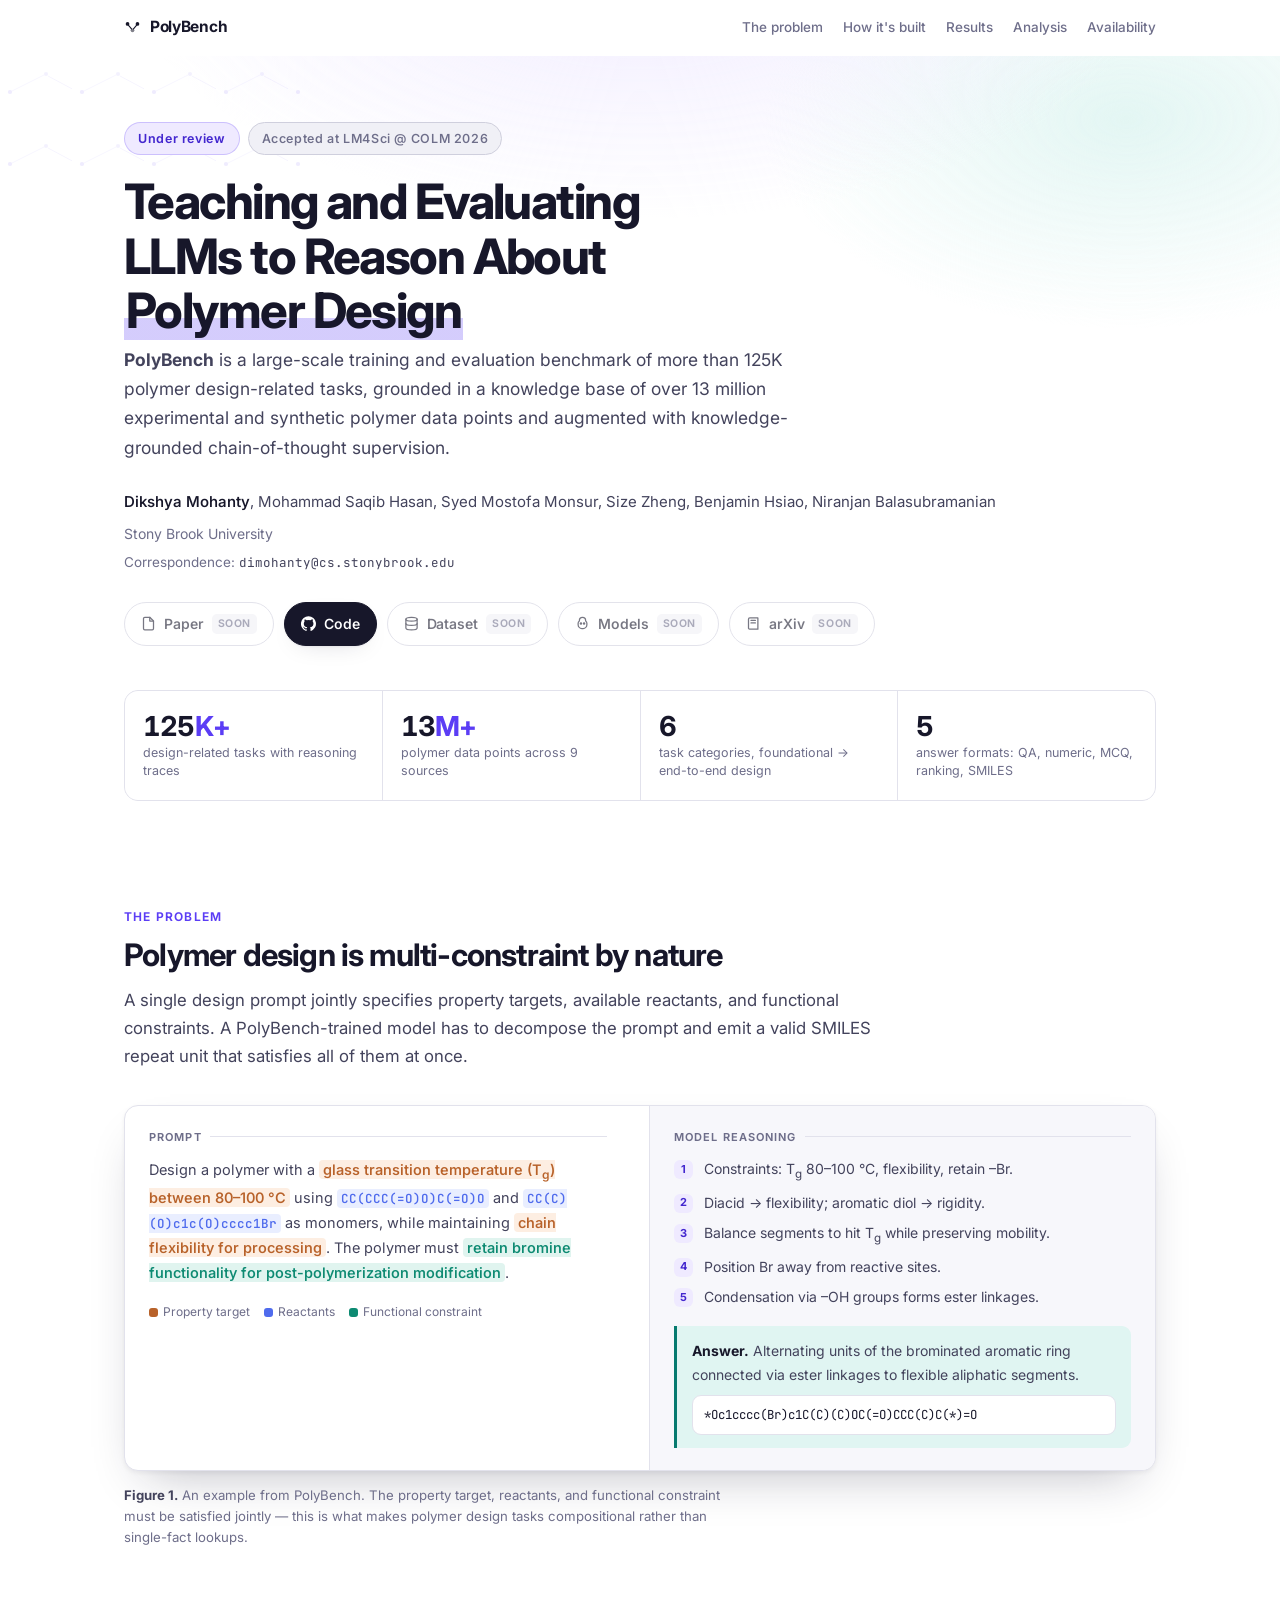
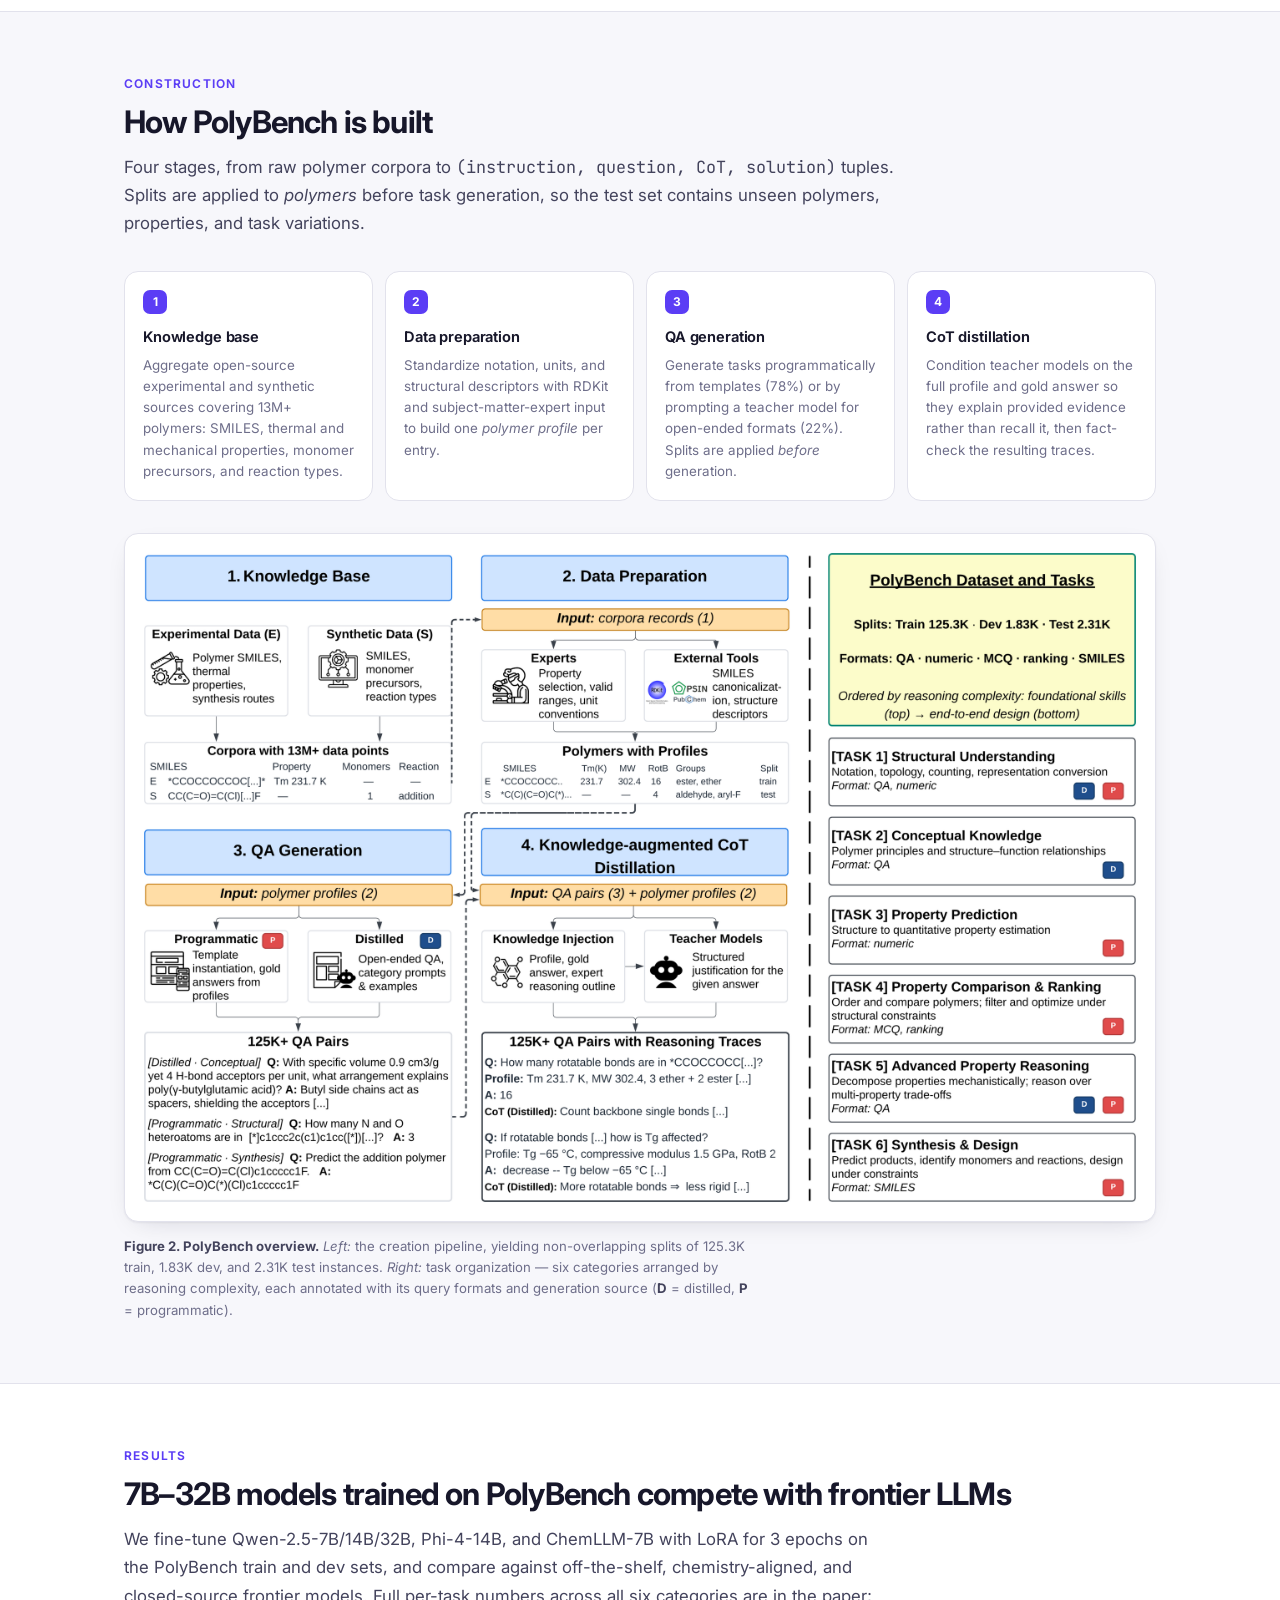
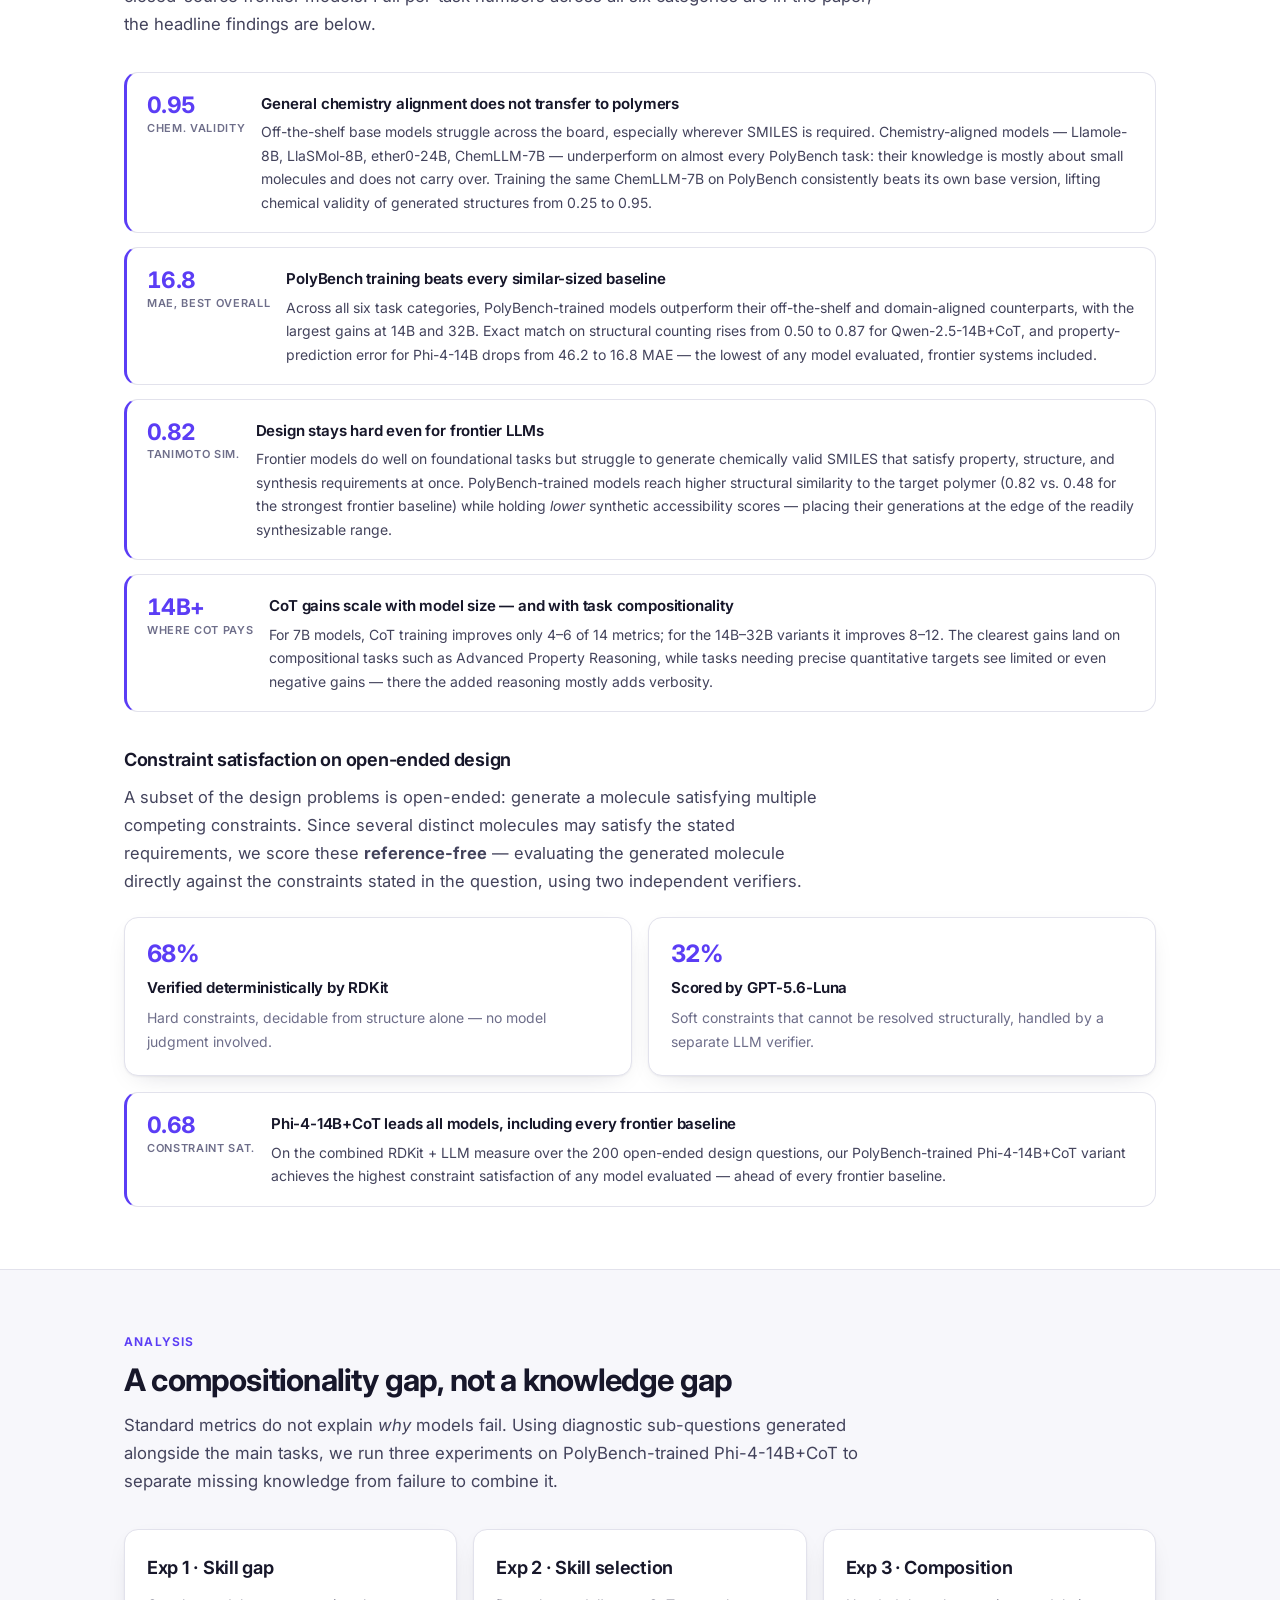
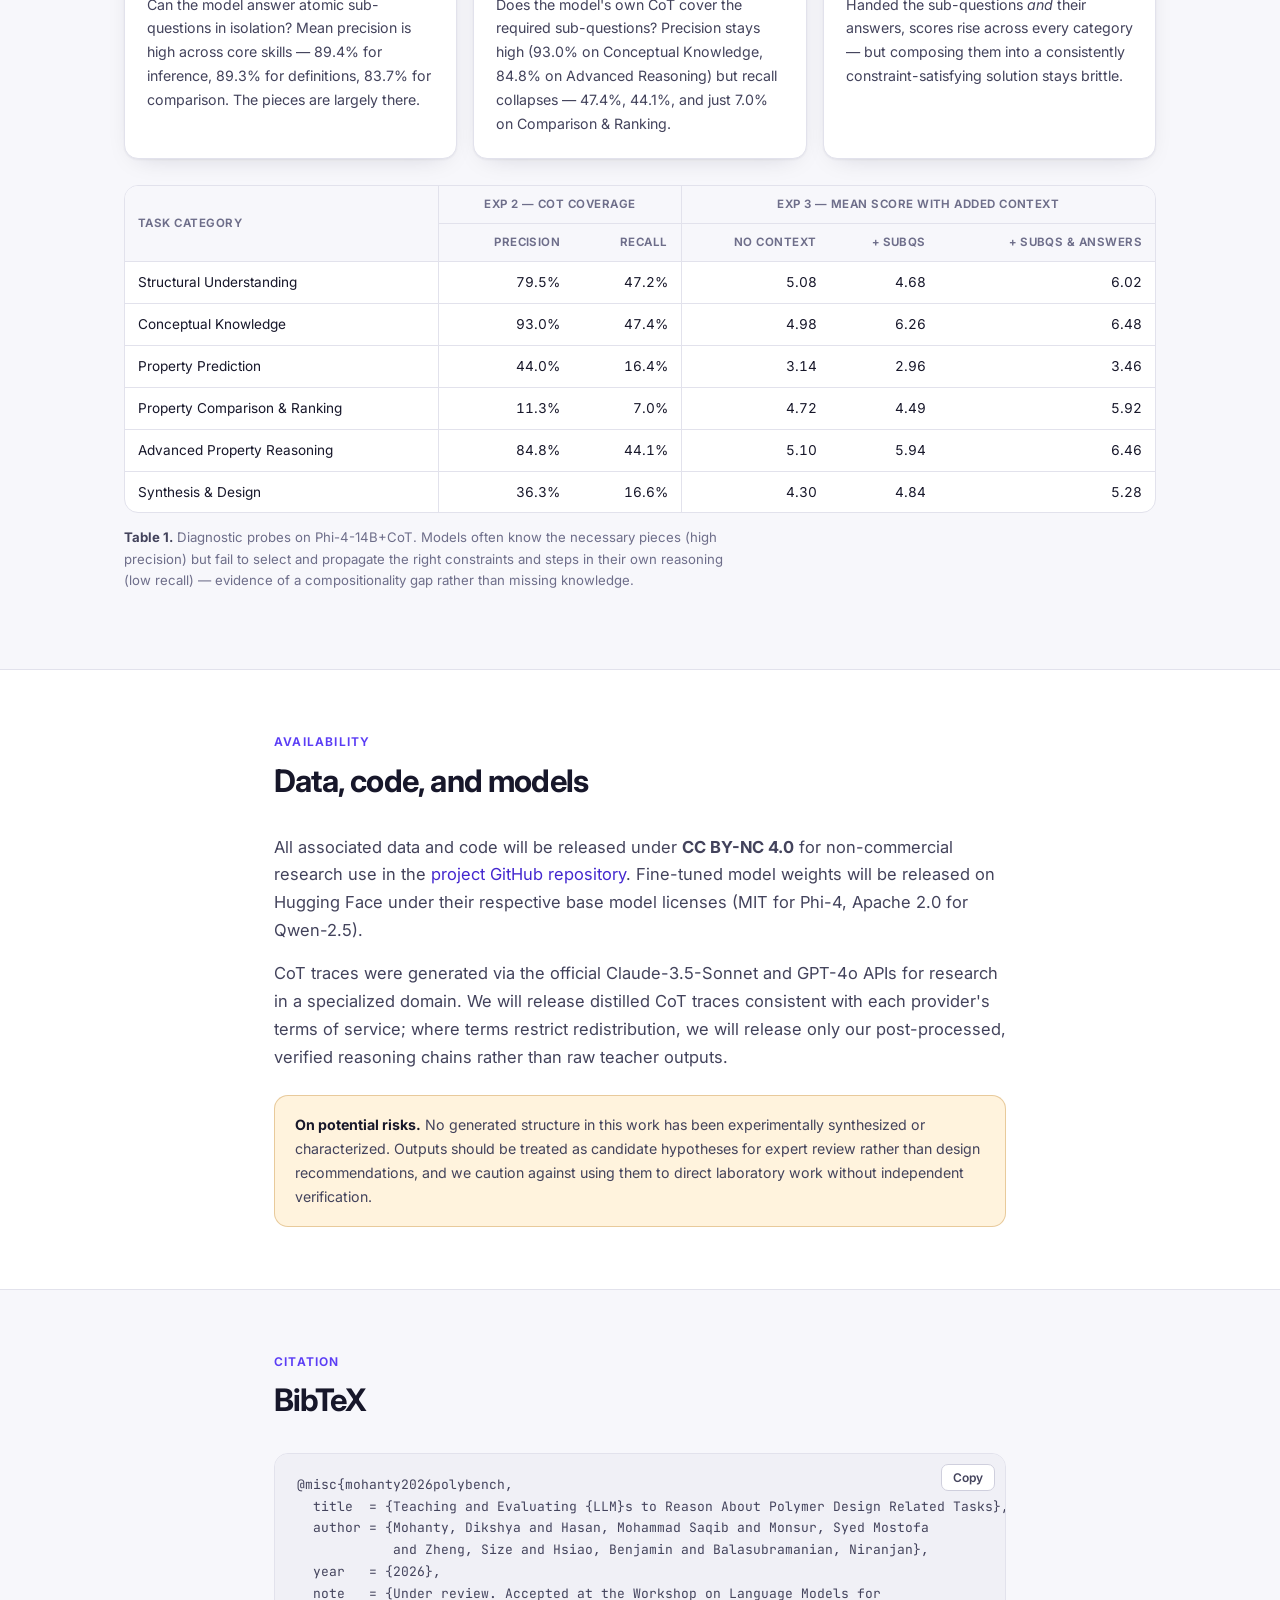
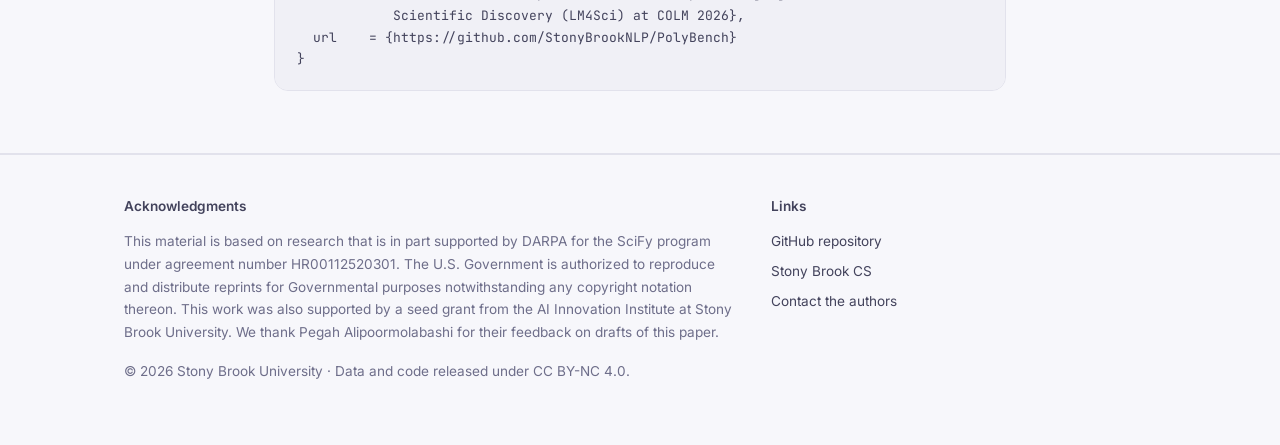
==== docs/index.html @ f70c4d10 "Add project website" ====
<!DOCTYPE html>
<html lang="en">
<head>
<meta charset="utf-8">
<meta name="viewport" content="width=device-width, initial-scale=1">
<title>PolyBench — Teaching and Evaluating LLMs to Reason About Polymer Design</title>
<meta name="description" content="PolyBench is a 125K+ task benchmark for training and evaluating LLMs on polymer design reasoning, built on a knowledge base of 13M+ experimental and synthetic polymer data points with knowledge-augmented chain-of-thought supervision.">
<meta name="author" content="Dikshya Mohanty, Mohammad Saqib Hasan, Syed Mostofa Monsur, Size Zheng, Benjamin Hsiao, Niranjan Balasubramanian">

<meta property="og:type" content="website">
<meta property="og:title" content="PolyBench — Teaching and Evaluating LLMs to Reason About Polymer Design">
<meta property="og:description" content="A 125K+ task benchmark for training and evaluating LLMs on polymer design reasoning. Under review; accepted at LM4Sci @ COLM 2026.">
<meta property="og:image" content="https://stonybrooknlp.github.io/PolyBench/static/images/overview.png">
<meta name="twitter:card" content="summary_large_image">

<link rel="icon" href="data:image/svg+xml,%3Csvg xmlns='http://www.w3.org/2000/svg' viewBox='0 0 32 32'%3E%3Ctext y='26' font-size='26'%3E%F0%9F%A7%AC%3C/text%3E%3C/svg%3E">
<link rel="preconnect" href="https://fonts.googleapis.com">
<link rel="preconnect" href="https://fonts.gstatic.com" crossorigin>
<link href="https://fonts.googleapis.com/css2?family=Inter:wght@400;500;600;700;750&family=JetBrains+Mono:wght@400;500&display=swap" rel="stylesheet">
<link rel="stylesheet" href="static/css/style.css">
</head>
<body>

<!-- ============================ NAV ============================ -->
<nav class="nav" id="nav">
  <div class="nav__inner">
    <a class="nav__brand" href="#top">
      <svg width="17" height="17" viewBox="0 0 24 24" fill="none" aria-hidden="true">
        <circle cx="5" cy="7" r="2.6" fill="currentColor"/>
        <circle cx="12" cy="16" r="2.6" fill="currentColor" opacity=".55"/>
        <circle cx="19" cy="7" r="2.6" fill="currentColor"/>
        <path d="M6.4 9 10.6 14M13.4 14 17.6 9" stroke="currentColor" stroke-width="1.6" stroke-linecap="round"/>
      </svg>
      PolyBench
    </a>
    <div class="nav__links">
      <a href="#example">The problem</a>
      <a href="#build">How it's built</a>
      <a href="#results">Results</a>
      <a href="#analysis">Analysis</a>
      <a href="#release">Availability</a>
    </div>
  </div>
</nav>

<!-- ============================ HERO ============================ -->
<header class="hero" id="top">
  <div class="hero__bg"></div>
  <svg class="hero__mesh" aria-hidden="true" preserveAspectRatio="none" style="color:var(--accent)">
    <defs>
      <pattern id="chain" width="72" height="72" patternUnits="userSpaceOnUse">
        <circle cx="10" cy="36" r="2.1" fill="currentColor" opacity=".2"/>
        <circle cx="46" cy="18" r="2.1" fill="currentColor" opacity=".14"/>
        <path d="M12 35 44 19M48 20 78 36" stroke="currentColor" stroke-width="1" opacity=".11" fill="none"/>
      </pattern>
    </defs>
    <rect width="100%" height="100%" fill="url(#chain)"/>
  </svg>

  <div class="wrap">
    <p class="venue-row">
      <span class="venue">Under review</span>
      <span class="venue venue--muted">Accepted at LM4Sci @ COLM 2026</span>
    </p>

    <h1>Teaching and Evaluating LLMs to Reason About <span class="mark">Polymer Design</span></h1>

    <p class="hero__sub">
      <strong>PolyBench</strong> is a large-scale training and evaluation benchmark of more than
      125K polymer design-related tasks, grounded in a knowledge base of over 13 million
      experimental and synthetic polymer data points and augmented with knowledge-grounded
      chain-of-thought supervision.
    </p>

    <p class="authors">
      <a href="mailto:dimohanty@cs.stonybrook.edu">Dikshya Mohanty</a>,
      Mohammad Saqib Hasan,
      Syed Mostofa Monsur,
      Size Zheng,
      Benjamin Hsiao,
      Niranjan Balasubramanian
    </p>
    <p class="affil">Stony Brook University</p>
    <p class="corresp">Correspondence: <code>dimohanty@cs.stonybrook.edu</code></p>

    <div class="btns">
      <span class="btn btn--soon">
        <svg viewBox="0 0 24 24" fill="none" stroke="currentColor" stroke-width="2" stroke-linecap="round" stroke-linejoin="round"><path d="M14 2H6a2 2 0 0 0-2 2v16a2 2 0 0 0 2 2h12a2 2 0 0 0 2-2V8z"/><path d="M14 2v6h6"/></svg>
        Paper <span class="tag">Soon</span>
      </span>
      <a class="btn btn--primary" href="https://github.com/StonyBrookNLP/PolyBench">
        <svg viewBox="0 0 24 24" fill="currentColor"><path d="M12 .5a12 12 0 0 0-3.8 23.4c.6.1.8-.3.8-.6v-2c-3.3.7-4-1.6-4-1.6-.6-1.4-1.4-1.8-1.4-1.8-1.1-.8.1-.8.1-.8 1.2.1 1.9 1.3 1.9 1.3 1.1 1.9 2.9 1.3 3.6 1 .1-.8.4-1.3.8-1.6-2.7-.3-5.5-1.3-5.5-5.9 0-1.3.5-2.4 1.2-3.2-.1-.3-.5-1.5.1-3.2 0 0 1-.3 3.3 1.2a11.5 11.5 0 0 1 6 0C17.6 5.1 18.6 5.4 18.6 5.4c.7 1.7.3 2.9.1 3.2.8.8 1.2 1.9 1.2 3.2 0 4.6-2.8 5.6-5.5 5.9.4.4.8 1.1.8 2.2v3.3c0 .3.2.7.8.6A12 12 0 0 0 12 .5z"/></svg>
        Code
      </a>
      <span class="btn btn--soon">
        <svg viewBox="0 0 24 24" fill="none" stroke="currentColor" stroke-width="2" stroke-linecap="round" stroke-linejoin="round"><ellipse cx="12" cy="5" rx="9" ry="3"/><path d="M3 5v14c0 1.7 4 3 9 3s9-1.3 9-3V5"/><path d="M3 12c0 1.7 4 3 9 3s9-1.3 9-3"/></svg>
        Dataset <span class="tag">Soon</span>
      </span>
      <span class="btn btn--soon">
        <svg viewBox="0 0 24 24" fill="none" stroke="currentColor" stroke-width="2" stroke-linecap="round" stroke-linejoin="round"><path d="M12 2a5 5 0 0 0-5 5v1a4 4 0 0 0-2 3.5V14a6 6 0 0 0 6 6h2a6 6 0 0 0 6-6v-2.5A4 4 0 0 0 17 8V7a5 5 0 0 0-5-5z"/><circle cx="9.5" cy="12" r="1"/><circle cx="14.5" cy="12" r="1"/></svg>
        Models <span class="tag">Soon</span>
      </span>
      <span class="btn btn--soon">
        <svg viewBox="0 0 24 24" fill="none" stroke="currentColor" stroke-width="2" stroke-linecap="round" stroke-linejoin="round"><path d="M4 19.5V5a2 2 0 0 1 2-2h13v18H6.5A2.5 2.5 0 0 1 4 19.5z"/><path d="M8 7h7M8 11h7"/></svg>
        arXiv <span class="tag">Soon</span>
      </span>
    </div>

    <div class="stats">
      <div class="stat">
        <div class="stat__n">125<span>K+</span></div>
        <div class="stat__l">design-related tasks with reasoning traces</div>
      </div>
      <div class="stat">
        <div class="stat__n">13<span>M+</span></div>
        <div class="stat__l">polymer data points across 9 sources</div>
      </div>
      <div class="stat">
        <div class="stat__n">6</div>
        <div class="stat__l">task categories, foundational &rarr; end-to-end design</div>
      </div>
      <div class="stat">
        <div class="stat__n">5</div>
        <div class="stat__l">answer formats: QA, numeric, MCQ, ranking, SMILES</div>
      </div>
    </div>
  </div>
</header>

<!-- ============================ 1 · THE PROBLEM ============================ -->
<section id="example">
  <div class="wrap">
    <div class="sec-head">
      <p class="eyebrow">The problem</p>
      <h2>Polymer design is multi-constraint by nature</h2>
      <p class="lede">
        A single design prompt jointly specifies property targets, available reactants, and
        functional constraints. A PolyBench-trained model has to decompose the prompt and emit
        a valid SMILES repeat unit that satisfies all of them at once.
      </p>
    </div>

    <figure>
      <div class="teaser">
        <div class="teaser__col">
          <div class="teaser__label">Prompt</div>
          <p class="prompt">
            Design a polymer with a
            <span class="hl hl--prop">glass transition temperature (T<sub>g</sub>) between 80&ndash;100&nbsp;°C</span>
            using <span class="hl hl--react">CC(CCC(=O)O)C(=O)O</span> and
            <span class="hl hl--react">CC(C)(O)c1c(O)cccc1Br</span> as monomers, while maintaining
            <span class="hl hl--prop">chain flexibility for processing</span>. The polymer must
            <span class="hl hl--con">retain bromine functionality for post-polymerization modification</span>.
          </p>
          <div class="legend">
            <span><i style="background:var(--t3)"></i>Property target</span>
            <span><i style="background:var(--t1)"></i>Reactants</span>
            <span><i style="background:var(--t2)"></i>Functional constraint</span>
          </div>
        </div>

        <div class="teaser__col">
          <div class="teaser__label">Model reasoning</div>
          <ol class="steps">
            <li>Constraints: T<sub>g</sub> 80&ndash;100&nbsp;°C, flexibility, retain &ndash;Br.</li>
            <li>Diacid &rarr; flexibility; aromatic diol &rarr; rigidity.</li>
            <li>Balance segments to hit T<sub>g</sub> while preserving mobility.</li>
            <li>Position Br away from reactive sites.</li>
            <li>Condensation via &ndash;OH groups forms ester linkages.</li>
          </ol>
          <div class="answer">
            <strong>Answer.</strong> Alternating units of the brominated aromatic ring connected
            via ester linkages to flexible aliphatic segments.
            <code class="smiles">*Oc1cccc(Br)c1C(C)(C)OC(=O)CCC(C)C(*)=O</code>
          </div>
        </div>
      </div>
      <figcaption>
        <strong>Figure 1.</strong> An example from PolyBench. The property target, reactants, and
        functional constraint must be satisfied jointly — this is what makes polymer design tasks
        compositional rather than single-fact lookups.
      </figcaption>
    </figure>
  </div>
</section>

<!-- ============================ 2 · HOW IT'S BUILT ============================ -->
<section class="alt" id="build">
  <div class="wrap">
    <div class="sec-head">
      <p class="eyebrow">Construction</p>
      <h2>How PolyBench is built</h2>
      <p class="lede">
        Four stages, from raw polymer corpora to
        <code>(instruction, question, CoT, solution)</code> tuples. Splits are applied to
        <em>polymers</em> before task generation, so the test set contains unseen polymers,
        properties, and task variations.
      </p>
    </div>

    <div class="pipeline">
      <div class="pstep">
        <h3>Knowledge base</h3>
        <p>Aggregate open-source experimental and synthetic sources covering 13M+ polymers: SMILES, thermal and mechanical properties, monomer precursors, and reaction types.</p>
      </div>
      <div class="pstep">
        <h3>Data preparation</h3>
        <p>Standardize notation, units, and structural descriptors with RDKit and subject-matter-expert input to build one <em>polymer profile</em> per entry.</p>
      </div>
      <div class="pstep">
        <h3>QA generation</h3>
        <p>Generate tasks programmatically from templates (78%) or by prompting a teacher model for open-ended formats (22%). Splits are applied <em>before</em> generation.</p>
      </div>
      <div class="pstep">
        <h3>CoT distillation</h3>
        <p>Condition teacher models on the full profile and gold answer so they explain provided evidence rather than recall it, then fact-check the resulting traces.</p>
      </div>
    </div>

    <figure style="margin-top:32px">
      <div class="figframe">
        <img src="static/images/overview.png"
             alt="PolyBench overview. Left: the four-stage creation pipeline from knowledge base through data preparation, QA generation, and knowledge-augmented CoT distillation. Right: the six task categories ordered by reasoning complexity."
             width="2400" height="1578" loading="lazy">
      </div>
      <figcaption>
        <strong>Figure 2. PolyBench overview.</strong> <em>Left:</em> the creation pipeline, yielding
        non-overlapping splits of 125.3K train, 1.83K dev, and 2.31K test instances.
        <em>Right:</em> task organization — six categories arranged by reasoning complexity, each
        annotated with its query formats and generation source (<strong>D</strong> = distilled,
        <strong>P</strong> = programmatic).
      </figcaption>
    </figure>
  </div>
</section>

<!-- ============================ 3 · RESULTS ============================ -->
<section id="results">
  <div class="wrap">
    <div class="sec-head">
      <p class="eyebrow">Results</p>
      <h2>7B&ndash;32B models trained on PolyBench compete with frontier LLMs</h2>
      <p class="lede">
        We fine-tune Qwen-2.5-7B/14B/32B, Phi-4-14B, and ChemLLM-7B with LoRA for 3 epochs on the
        PolyBench train and dev sets, and compare against off-the-shelf, chemistry-aligned, and
        closed-source frontier models. Full per-task numbers across all six categories are in the
        paper; the headline findings are below.
      </p>
    </div>

    <div class="findings">
      <div class="finding">
        <div class="finding__k">0.95<small>Chem. validity</small></div>
        <div>
          <h3>General chemistry alignment does not transfer to polymers</h3>
          <p>
            Off-the-shelf base models struggle across the board, especially wherever SMILES is
            required. Chemistry-aligned models — Llamole-8B, LlaSMol-8B, ether0-24B, ChemLLM-7B —
            underperform on almost every PolyBench task: their knowledge is mostly about small
            molecules and does not carry over. Training the same ChemLLM-7B on PolyBench
            consistently beats its own base version, lifting chemical validity of generated
            structures from 0.25 to 0.95.
          </p>
        </div>
      </div>

      <div class="finding">
        <div class="finding__k">16.8<small>MAE, best overall</small></div>
        <div>
          <h3>PolyBench training beats every similar-sized baseline</h3>
          <p>
            Across all six task categories, PolyBench-trained models outperform their off-the-shelf
            and domain-aligned counterparts, with the largest gains at 14B and 32B. Exact match on
            structural counting rises from 0.50 to 0.87 for Qwen-2.5-14B+CoT, and property-prediction
            error for Phi-4-14B drops from 46.2 to 16.8 MAE — the lowest of any model evaluated,
            frontier systems included.
          </p>
        </div>
      </div>

      <div class="finding">
        <div class="finding__k">0.82<small>Tanimoto sim.</small></div>
        <div>
          <h3>Design stays hard even for frontier LLMs</h3>
          <p>
            Frontier models do well on foundational tasks but struggle to generate chemically valid
            SMILES that satisfy property, structure, and synthesis requirements at once.
            PolyBench-trained models reach higher structural similarity to the target polymer
            (0.82 vs. 0.48 for the strongest frontier baseline) while holding <em>lower</em>
            synthetic accessibility scores — placing their generations at the edge of the readily
            synthesizable range.
          </p>
        </div>
      </div>

      <div class="finding">
        <div class="finding__k">14B+<small>where CoT pays</small></div>
        <div>
          <h3>CoT gains scale with model size — and with task compositionality</h3>
          <p>
            For 7B models, CoT training improves only 4&ndash;6 of 14 metrics; for the 14B&ndash;32B
            variants it improves 8&ndash;12. The clearest gains land on compositional tasks such as
            Advanced Property Reasoning, while tasks needing precise quantitative targets see
            limited or even negative gains — there the added reasoning mostly adds verbosity.
          </p>
        </div>
      </div>
    </div>

    <h3>Constraint satisfaction on open-ended design</h3>
    <p style="max-width:72ch;color:var(--ink-2)">
      A subset of the design problems is open-ended: generate a molecule satisfying multiple
      competing constraints. Since several distinct molecules may satisfy the stated requirements,
      we score these <strong>reference-free</strong> — evaluating the generated molecule directly
      against the constraints stated in the question, using two independent verifiers.
    </p>

    <div class="grid-2" style="gap:16px;margin-top:22px">
      <div class="card">
        <div class="card__k">68%</div>
        <h4 style="margin:6px 0 6px;font-size:15px">Verified deterministically by RDKit</h4>
        <p style="font-size:14px;color:var(--ink-3);margin:0">
          Hard constraints, decidable from structure alone — no model judgment involved.
        </p>
      </div>
      <div class="card">
        <div class="card__k">32%</div>
        <h4 style="margin:6px 0 6px;font-size:15px">Scored by GPT-5.6-Luna</h4>
        <p style="font-size:14px;color:var(--ink-3);margin:0">
          Soft constraints that cannot be resolved structurally, handled by a separate LLM verifier.
        </p>
      </div>
    </div>

    <div class="findings" style="margin-top:16px">
      <div class="finding">
        <div class="finding__k">0.68<small>Constraint sat.</small></div>
        <div>
          <h4>Phi-4-14B+CoT leads all models, including every frontier baseline</h4>
          <p>
            On the combined RDKit + LLM measure over the 200 open-ended design questions, our
            PolyBench-trained Phi-4-14B+CoT variant achieves the highest constraint satisfaction of
            any model evaluated — ahead of every frontier baseline.
          </p>
        </div>
      </div>
    </div>
  </div>
</section>

<!-- ============================ 4 · ANALYSIS ============================ -->
<section class="alt" id="analysis">
  <div class="wrap">
    <div class="sec-head">
      <p class="eyebrow">Analysis</p>
      <h2>A compositionality gap, not a knowledge gap</h2>
      <p class="lede">
        Standard metrics do not explain <em>why</em> models fail. Using diagnostic sub-questions
        generated alongside the main tasks, we run three experiments on PolyBench-trained
        Phi-4-14B+CoT to separate missing knowledge from failure to combine it.
      </p>
    </div>

    <div class="grid-3">
      <div class="card">
        <h3 style="margin-top:0">Exp 1 · Skill gap</h3>
        <p style="font-size:14.2px;color:var(--ink-2)">
          Can the model answer atomic sub-questions in isolation? Mean precision is high across
          core skills — 89.4% for inference, 89.3% for definitions, 83.7% for comparison. The
          pieces are largely there.
        </p>
      </div>
      <div class="card">
        <h3 style="margin-top:0">Exp 2 · Skill selection</h3>
        <p style="font-size:14.2px;color:var(--ink-2)">
          Does the model's own CoT cover the required sub-questions? Precision stays high
          (93.0% on Conceptual Knowledge, 84.8% on Advanced Reasoning) but recall collapses —
          47.4%, 44.1%, and just 7.0% on Comparison &amp; Ranking.
        </p>
      </div>
      <div class="card">
        <h3 style="margin-top:0">Exp 3 · Composition</h3>
        <p style="font-size:14.2px;color:var(--ink-2)">
          Handed the sub-questions <em>and</em> their answers, scores rise across every category —
          but composing them into a consistently constraint-satisfying solution stays brittle.
        </p>
      </div>
    </div>

    <div class="table-scroll" style="margin-top:26px">
      <table>
        <thead>
          <tr>
            <th rowspan="2">Task category</th>
            <th colspan="2" style="text-align:center;border-left:1px solid var(--border)">Exp 2 — CoT coverage</th>
            <th colspan="3" style="text-align:center;border-left:1px solid var(--border)">Exp 3 — mean score with added context</th>
          </tr>
          <tr>
            <th class="num" style="border-left:1px solid var(--border)">Precision</th><th class="num">Recall</th>
            <th class="num" style="border-left:1px solid var(--border)">No context</th><th class="num">+ SubQs</th><th class="num">+ SubQs &amp; answers</th>
          </tr>
        </thead>
        <tbody>
          <tr><td>Structural Understanding</td><td class="num" style="border-left:1px solid var(--border)">79.5%</td><td class="num">47.2%</td><td class="num" style="border-left:1px solid var(--border)">5.08</td><td class="num">4.68</td><td class="num">6.02</td></tr>
          <tr><td>Conceptual Knowledge</td><td class="num" style="border-left:1px solid var(--border)">93.0%</td><td class="num">47.4%</td><td class="num" style="border-left:1px solid var(--border)">4.98</td><td class="num">6.26</td><td class="num">6.48</td></tr>
          <tr><td>Property Prediction</td><td class="num" style="border-left:1px solid var(--border)">44.0%</td><td class="num">16.4%</td><td class="num" style="border-left:1px solid var(--border)">3.14</td><td class="num">2.96</td><td class="num">3.46</td></tr>
          <tr><td>Property Comparison &amp; Ranking</td><td class="num" style="border-left:1px solid var(--border)">11.3%</td><td class="num">7.0%</td><td class="num" style="border-left:1px solid var(--border)">4.72</td><td class="num">4.49</td><td class="num">5.92</td></tr>
          <tr><td>Advanced Property Reasoning</td><td class="num" style="border-left:1px solid var(--border)">84.8%</td><td class="num">44.1%</td><td class="num" style="border-left:1px solid var(--border)">5.10</td><td class="num">5.94</td><td class="num">6.46</td></tr>
          <tr><td>Synthesis &amp; Design</td><td class="num" style="border-left:1px solid var(--border)">36.3%</td><td class="num">16.6%</td><td class="num" style="border-left:1px solid var(--border)">4.30</td><td class="num">4.84</td><td class="num">5.28</td></tr>
        </tbody>
      </table>
    </div>
    <p class="caption">
      <strong>Table 1.</strong> Diagnostic probes on Phi-4-14B+CoT. Models often know the necessary
      pieces (high precision) but fail to select and propagate the right constraints and steps in
      their own reasoning (low recall) — evidence of a compositionality gap rather than missing
      knowledge.
    </p>
  </div>
</section>

<!-- ============================ 5 · AVAILABILITY ============================ -->
<section id="release">
  <div class="wrap narrow">
    <div class="sec-head">
      <p class="eyebrow">Availability</p>
      <h2>Data, code, and models</h2>
    </div>
    <p style="color:var(--ink-2)">
      All associated data and code will be released under <strong>CC BY-NC 4.0</strong> for
      non-commercial research use in the
      <a href="https://github.com/StonyBrookNLP/PolyBench">project GitHub repository</a>.
      Fine-tuned model weights will be released on Hugging Face under their respective base model
      licenses (MIT for Phi-4, Apache 2.0 for Qwen-2.5).
    </p>
    <p style="color:var(--ink-2)">
      CoT traces were generated via the official Claude-3.5-Sonnet and GPT-4o APIs for research in a
      specialized domain. We will release distilled CoT traces consistent with each provider's terms
      of service; where terms restrict redistribution, we will release only our post-processed,
      verified reasoning chains rather than raw teacher outputs.
    </p>

    <div class="note note--warn" style="margin-top:24px">
      <strong>On potential risks.</strong> No generated structure in this work has been
      experimentally synthesized or characterized. Outputs should be treated as candidate hypotheses
      for expert review rather than design recommendations, and we caution against using them to
      direct laboratory work without independent verification.
    </div>
  </div>
</section>

<!-- ============================ CITE ============================ -->
<section class="alt" id="cite">
  <div class="wrap narrow">
    <div class="sec-head">
      <p class="eyebrow">Citation</p>
      <h2>BibTeX</h2>
    </div>
    <div class="bib">
      <button class="copy-btn" id="copy-bib" type="button" data-target="bibtex">Copy</button>
<pre id="bibtex">@misc{mohanty2026polybench,
  title  = {Teaching and Evaluating {LLM}s to Reason About Polymer Design Related Tasks},
  author = {Mohanty, Dikshya and Hasan, Mohammad Saqib and Monsur, Syed Mostofa
            and Zheng, Size and Hsiao, Benjamin and Balasubramanian, Niranjan},
  year   = {2026},
  note   = {Under review. Accepted at the Workshop on Language Models for
            Scientific Discovery (LM4Sci) at COLM 2026},
  url    = {https://github.com/StonyBrookNLP/PolyBench}
}</pre>
    </div>
  </div>
</section>

<!-- ============================ FOOTER ============================ -->
<footer>
  <div class="wrap">
    <div class="foot-grid">
      <div>
        <p style="color:var(--ink-2);font-weight:600;margin-bottom:12px">Acknowledgments</p>
        <p>
          This material is based on research that is in part supported by DARPA for the SciFy
          program under agreement number HR00112520301. The U.S. Government is authorized to
          reproduce and distribute reprints for Governmental purposes notwithstanding any copyright
          notation thereon. This work was also supported by a seed grant from the AI Innovation
          Institute at Stony Brook University. We thank Pegah Alipoormolabashi for their feedback on
          drafts of this paper.
        </p>
        <p style="margin-top:16px">
          © 2026 Stony Brook University · Data and code released under CC BY-NC 4.0.
        </p>
      </div>
      <div>
        <p style="color:var(--ink-2);font-weight:600;margin-bottom:12px">Links</p>
        <div class="foot-links">
          <a href="https://github.com/StonyBrookNLP/PolyBench">GitHub repository</a>
          <a href="https://www.cs.stonybrook.edu/">Stony Brook CS</a>
          <a href="mailto:dimohanty@cs.stonybrook.edu">Contact the authors</a>
        </div>
      </div>
    </div>
  </div>
</footer>

<script src="static/js/main.js"></script>
</body>
</html>
---- docs/static/css/style.css ----
/* ==========================================================================
   PolyBench — project page
   ========================================================================== */

/* ---------- tokens ---------- */
:root {
  --bg:            #ffffff;
  --bg-alt:        #f7f7fb;
  --bg-sunken:     #f0f0f6;
  --surface:       #ffffff;
  --border:        #e2e2ec;
  --border-strong: #cfcfdd;

  --ink:           #17172a;
  --ink-2:         #43435c;
  --ink-3:         #6e6e8a;

  --accent:        #5b3df5;
  --accent-2:      #7c5cff;
  --accent-soft:   #efeaff;
  --accent-ink:    #4327cf;

  --amber:         #b46b00;
  --amber-soft:    #fff3dd;
  --teal:          #067a6f;
  --teal-soft:     #e0f5f2;

  /* six task-category hues */
  --t1: #4f6bed;  --t1-soft: #e9eeff;
  --t2: #0d8a72;  --t2-soft: #e0f4ef;
  --t3: #b8622a;  --t3-soft: #fdeee2;
  --t4: #8b4bd6;  --t4-soft: #f3eaff;
  --t5: #c0407e;  --t5-soft: #fdeaf2;
  --t6: #2d7fa8;  --t6-soft: #e5f2f9;

  --radius:   14px;
  --radius-s: 9px;
  --shadow:   0 1px 2px rgba(20, 20, 45, .05), 0 8px 26px -14px rgba(20, 20, 45, .22);
  --shadow-lg:0 2px 4px rgba(20, 20, 45, .05), 0 22px 48px -22px rgba(20, 20, 45, .3);

  --sans: "Inter", -apple-system, BlinkMacSystemFont, "Segoe UI", Helvetica, Arial, sans-serif;
  --mono: "JetBrains Mono", ui-monospace, SFMono-Regular, "SF Mono", Menlo, Consolas, monospace;

  --maxw: 1080px;
  --nav-h: 56px;

  color-scheme: light;
}

/* ---------- base ---------- */
*, *::before, *::after { box-sizing: border-box; }

html { scroll-behavior: smooth; scroll-padding-top: calc(var(--nav-h) + 18px); }
@media (prefers-reduced-motion: reduce) { html { scroll-behavior: auto; } }

body {
  margin: 0;
  background: var(--bg);
  color: var(--ink);
  font-family: var(--sans);
  font-size: 16.5px;
  line-height: 1.68;
  -webkit-font-smoothing: antialiased;
  text-rendering: optimizeLegibility;
}

img { max-width: 100%; height: auto; display: block; }
a { color: var(--accent-ink); text-decoration: none; }
a:hover { text-decoration: underline; }
code, kbd, pre { font-family: var(--mono); }

::selection { background: var(--accent-soft); color: var(--ink); }

.wrap { max-width: var(--maxw); margin-inline: auto; padding-inline: 24px; }
.narrow { max-width: 780px; }

.sr-only {
  position: absolute; width: 1px; height: 1px; padding: 0; margin: -1px;
  overflow: hidden; clip: rect(0 0 0 0); white-space: nowrap; border: 0;
}

/* ---------- nav ---------- */
.nav {
  position: sticky; top: 0; z-index: 50;
  height: var(--nav-h);
  background: color-mix(in srgb, var(--bg) 86%, transparent);
  backdrop-filter: saturate(180%) blur(14px);
  -webkit-backdrop-filter: saturate(180%) blur(14px);
  border-bottom: 1px solid transparent;
  transition: border-color .2s ease;
}
.nav.is-stuck { border-bottom-color: var(--border); }
.nav__inner {
  max-width: var(--maxw); margin-inline: auto; padding-inline: 24px;
  height: 100%; display: flex; align-items: center; gap: 22px;
}
.nav__brand {
  font-weight: 700; letter-spacing: -.02em; color: var(--ink);
  font-size: 15.5px; margin-right: auto; display: flex; align-items: center; gap: 9px;
}
.nav__brand:hover { text-decoration: none; }
.nav__links { display: flex; gap: 20px; align-items: center; }
.nav__links a {
  font-size: 13.5px; font-weight: 500; color: var(--ink-3);
  padding: 4px 0; border-bottom: 1.5px solid transparent;
}
.nav__links a:hover { color: var(--ink); text-decoration: none; }
.nav__links a.active { color: var(--ink); border-bottom-color: var(--accent); }
@media (max-width: 860px) { .nav__links { display: none; } }

/* ---------- hero ---------- */
.hero { position: relative; overflow: hidden; padding: 66px 0 44px; }
.hero__bg {
  position: absolute; inset: 0; z-index: 0; pointer-events: none;
  background:
    radial-gradient(760px 380px at 50% -12%, var(--accent-soft), transparent 68%),
    radial-gradient(520px 300px at 88% 8%, var(--teal-soft), transparent 70%);
  opacity: .9;
}
.hero__mesh { position: absolute; inset: 0; z-index: 0; opacity: .5; pointer-events: none; }
.hero .wrap { position: relative; z-index: 1; }

.venue {
  display: inline-flex; align-items: center; gap: 8px;
  font-size: 12.5px; font-weight: 620; letter-spacing: .05em;
  color: var(--accent-ink); background: var(--accent-soft);
  border: 1px solid color-mix(in srgb, var(--accent) 24%, transparent);
  padding: 5px 13px; border-radius: 999px;
}

.venue-row { display: flex; flex-wrap: wrap; gap: 8px; margin: 0; }
.venue--muted {
  color: var(--ink-3); background: var(--bg-sunken);
  border-color: var(--border-strong); font-weight: 550;
}

.hero h1 {
  font-size: clamp(2.05rem, 4.6vw, 3.05rem);
  line-height: 1.12; letter-spacing: -.032em; font-weight: 750;
  margin: 20px 0 6px; max-width: 20ch;
}
.hero h1 .mark {
  background: linear-gradient(180deg, transparent 62%, color-mix(in srgb, var(--accent) 26%, transparent) 62%);
  padding-inline: 2px;
}
.hero__sub {
  font-size: 1.09rem; color: var(--ink-2); max-width: 62ch; margin: 0 0 26px;
}

.authors { font-size: 15px; color: var(--ink-2); margin: 0 0 6px; line-height: 1.85; }
.authors a { color: var(--ink); font-weight: 550; }
.authors .sup { color: var(--accent); font-size: 11px; vertical-align: super; }
.affil { font-size: 14px; color: var(--ink-3); margin: 0 0 6px; }
.corresp { font-size: 13.5px; color: var(--ink-3); margin: 0 0 28px; }
.corresp code { font-size: 12.5px; color: var(--ink-2); }

/* link buttons */
.btns { display: flex; flex-wrap: wrap; gap: 10px; }
.btn {
  display: inline-flex; align-items: center; gap: 8px;
  padding: 9px 16px; border-radius: 999px;
  font-size: 14px; font-weight: 560; letter-spacing: -.005em;
  border: 1px solid var(--border-strong); background: var(--surface); color: var(--ink);
  box-shadow: var(--shadow); transition: transform .12s ease, box-shadow .12s ease, border-color .12s ease;
}
.btn:hover { text-decoration: none; transform: translateY(-1px); box-shadow: var(--shadow-lg); border-color: var(--accent); }
.btn svg { width: 15px; height: 15px; flex: none; }
.btn--primary {
  background: var(--ink); border-color: var(--ink); color: var(--bg);
}
.btn--primary:hover { border-color: var(--ink); }
.btn--soon { opacity: .58; cursor: default; box-shadow: none; }
.btn--soon:hover { transform: none; box-shadow: none; border-color: var(--border-strong); text-decoration: none; }
.btn .tag {
  font-size: 10.5px; font-weight: 650; letter-spacing: .05em; text-transform: uppercase;
  background: var(--bg-sunken); color: var(--ink-3); padding: 1px 6px; border-radius: 5px;
}

/* ---------- stat strip ---------- */
.stats {
  display: grid; grid-template-columns: repeat(4, 1fr); gap: 1px;
  background: var(--border); border: 1px solid var(--border);
  border-radius: var(--radius); overflow: hidden; margin-top: 44px;
}
.stat { background: var(--surface); padding: 20px 18px; }
.stat__n {
  font-size: 1.72rem; font-weight: 720; letter-spacing: -.03em; line-height: 1.1;
  color: var(--ink); font-variant-numeric: tabular-nums;
}
.stat__n span { color: var(--accent); }
.stat__l { font-size: 12.5px; color: var(--ink-3); margin-top: 3px; line-height: 1.45; }
@media (max-width: 760px) { .stats { grid-template-columns: repeat(2, 1fr); } }

/* ---------- sections ---------- */
section { padding: 62px 0; }
section.alt { background: var(--bg-alt); border-block: 1px solid var(--border); }

.eyebrow {
  font-size: 12px; font-weight: 650; letter-spacing: .1em; text-transform: uppercase;
  color: var(--accent); margin: 0 0 9px;
}
h2 {
  font-size: clamp(1.5rem, 2.6vw, 1.94rem); letter-spacing: -.026em; font-weight: 700;
  margin: 0 0 12px; line-height: 1.22;
}
h3, h4 { font-size: 1.13rem; font-weight: 650; letter-spacing: -.015em; margin: 32px 0 10px; }
.lede { font-size: 1.05rem; color: var(--ink-2); max-width: 70ch; margin: 0 0 30px; }
p { margin: 0 0 16px; }
.sec-head { margin-bottom: 34px; }

/* ---------- teaser (Figure 1 recreation) ---------- */
.teaser {
  display: grid; grid-template-columns: 1fr 1fr; gap: 18px;
  border: 1px solid var(--border); border-radius: var(--radius);
  background: var(--surface); box-shadow: var(--shadow-lg); overflow: hidden;
}
@media (max-width: 880px) { .teaser { grid-template-columns: 1fr; } }
.teaser__col { padding: 22px 24px; min-width: 0; }
.teaser__col + .teaser__col {
  border-left: 1px solid var(--border); background: var(--bg-alt);
}
@media (max-width: 880px) {
  .teaser__col + .teaser__col { border-left: 0; border-top: 1px solid var(--border); }
}
.teaser__label {
  font-size: 11px; font-weight: 650; letter-spacing: .1em; text-transform: uppercase;
  color: var(--ink-3); margin-bottom: 12px; display: flex; align-items: center; gap: 8px;
}
.teaser__label::after { content: ""; flex: 1; height: 1px; background: var(--border); }
.prompt {
  font-size: 14.5px; line-height: 1.72; color: var(--ink-2); margin: 0;
}
.hl { border-radius: 4px; padding: 1px 4px; font-weight: 550; }
.hl--prop { background: var(--t3-soft); color: var(--t3); }
.hl--react { background: var(--t1-soft); color: var(--t1); font-family: var(--mono); font-size: 12.5px; }
.hl--con  { background: var(--t2-soft); color: var(--t2); }
.legend { display: flex; flex-wrap: wrap; gap: 8px 14px; margin-top: 16px; font-size: 12px; color: var(--ink-3); }
.legend i { display: inline-block; width: 9px; height: 9px; border-radius: 3px; margin-right: 5px; vertical-align: -1px; }

.steps { list-style: none; counter-reset: s; margin: 0 0 18px; padding: 0; }
.steps li {
  counter-increment: s; position: relative; padding-left: 30px;
  font-size: 14px; color: var(--ink-2); margin-bottom: 8px; line-height: 1.6;
}
.steps li::before {
  content: counter(s); position: absolute; left: 0; top: 2px;
  width: 19px; height: 19px; border-radius: 6px;
  background: var(--accent-soft); color: var(--accent-ink);
  font-size: 11px; font-weight: 700; display: grid; place-items: center;
  font-family: var(--sans);
}
.answer {
  border-left: 3px solid var(--teal); background: var(--teal-soft);
  padding: 13px 15px; border-radius: 0 var(--radius-s) var(--radius-s) 0;
  font-size: 14px; color: var(--ink-2);
}
.answer strong { color: var(--ink); }
.smiles {
  display: block; margin-top: 9px; font-family: var(--mono); font-size: 12.4px;
  line-height: 1.55; color: var(--ink); word-break: break-all;
  background: var(--surface); border: 1px solid var(--border);
  border-radius: var(--radius-s); padding: 9px 11px;
}

figcaption, .caption {
  font-size: 13.2px; color: var(--ink-3); line-height: 1.62; margin-top: 14px; max-width: 78ch;
}
.caption strong, figcaption strong { color: var(--ink-2); }
figure { margin: 0; }

/* ---------- figure frame ---------- */
.figframe {
  border: 1px solid var(--border); border-radius: var(--radius);
  background: var(--surface); padding: 14px; box-shadow: var(--shadow);
}
.figframe img { border-radius: 7px; }

/* ---------- task cards ---------- */
.tasks { display: grid; gap: 12px; }
.task {
  border: 1px solid var(--border); border-radius: var(--radius);
  background: var(--surface); overflow: hidden;
  transition: border-color .15s ease, box-shadow .15s ease;
}
.task[open] { border-color: var(--border-strong); box-shadow: var(--shadow); }
.task > summary {
  list-style: none; cursor: pointer; padding: 16px 20px;
  display: grid; grid-template-columns: 30px 1fr auto; gap: 14px; align-items: center;
}
.task > summary::-webkit-details-marker { display: none; }
.task > summary:hover .task__name { color: var(--accent-ink); }
.task__n {
  width: 30px; height: 30px; border-radius: 9px; display: grid; place-items: center;
  font-size: 12.5px; font-weight: 700; font-variant-numeric: tabular-nums;
}
.task__name { font-weight: 620; font-size: 15.5px; letter-spacing: -.012em; }
.task__desc { font-size: 13.4px; color: var(--ink-3); margin-top: 1px; line-height: 1.5; }
.task__meta { display: flex; gap: 6px; align-items: center; }
.chip {
  font-size: 11px; font-weight: 600; padding: 3px 9px; border-radius: 999px;
  background: var(--bg-sunken); color: var(--ink-3); white-space: nowrap;
}
.task__chev { color: var(--ink-3); transition: transform .18s ease; }
.task[open] .task__chev { transform: rotate(90deg); }
@media (max-width: 640px) { .task__meta .chip { display: none; } }

.task__body { padding: 4px 20px 20px 64px; border-top: 1px solid var(--border); margin-top: 2px; padding-top: 18px; }
@media (max-width: 640px) { .task__body { padding-left: 20px; } }
.qa { font-size: 14.2px; line-height: 1.7; }
.qa dt {
  font-size: 11px; font-weight: 650; letter-spacing: .09em; text-transform: uppercase;
  color: var(--ink-3); margin-bottom: 5px;
}
.qa dd { margin: 0 0 16px; color: var(--ink-2); }
.qa dd:last-child { margin-bottom: 0; }
.qa .ans { color: var(--ink); font-weight: 550; }
.mono-inline {
  font-family: var(--mono); font-size: 12.4px; color: var(--t1);
  background: var(--t1-soft); padding: 1.5px 5px; border-radius: 4px; word-break: break-all;
}
.opts { list-style: none; padding: 0; margin: 8px 0 0; display: grid; gap: 7px; }
.opts li {
  font-size: 13.4px; padding: 8px 11px; border: 1px solid var(--border);
  border-radius: var(--radius-s); background: var(--bg-alt); color: var(--ink-2);
}
.opts li.correct { border-color: var(--teal); background: var(--teal-soft); }
.opts b { color: var(--ink); margin-right: 6px; }

/* ---------- generic tables ---------- */
.table-scroll {
  overflow-x: auto; border: 1px solid var(--border); border-radius: var(--radius);
  background: var(--surface); -webkit-overflow-scrolling: touch;
}
table { border-collapse: collapse; width: 100%; font-size: 13.6px; }
th, td { text-align: left; padding: 9px 13px; white-space: nowrap; }
thead th {
  font-size: 11.5px; font-weight: 650; letter-spacing: .04em; text-transform: uppercase;
  color: var(--ink-3); background: var(--bg-alt); border-bottom: 1px solid var(--border);
}
tbody tr + tr td { border-top: 1px solid var(--border); }
td.num, th.num, .tnum { text-align: right; font-variant-numeric: tabular-nums; }

/* results tables */
.results th.grp {
  text-align: center; border-left: 1px solid var(--border);
  color: var(--ink-2); font-size: 11px;
}
.results th.sub { text-align: right; font-size: 11px; padding-top: 6px; padding-bottom: 8px; }
.results th.grp-start, .results td.grp-start { border-left: 1px solid var(--border); }
.results td.num { padding-inline: 11px; font-size: 13.2px; color: var(--ink-2); }
.results td.best { font-weight: 700; color: var(--ink); }
.results td.best::after {
  content: ""; display: block; height: 2px; margin-top: -1px;
  background: color-mix(in srgb, var(--accent) 55%, transparent); border-radius: 2px;
}
.results .model { font-weight: 550; color: var(--ink); font-size: 13.4px; }

/* the external table has few columns; cap them so numbers sit near their headers */
.results--ext th.sub, .results--ext td.num { width: 108px; }
.results--ext .sticky-col { min-width: 220px; }
.results .block-row td {
  font-size: 11px; font-weight: 650; letter-spacing: .09em; text-transform: uppercase;
  color: var(--ink-3); background: var(--bg-sunken); padding-block: 7px;
}
.results .block-row.own td { color: var(--accent-ink); background: var(--accent-soft); }
.results tr.ours td { background: color-mix(in srgb, var(--accent-soft) 42%, transparent); }
.results .sticky-col {
  position: sticky; left: 0; z-index: 2;
  background: var(--surface);
  box-shadow: 1px 0 0 var(--border);
}
.results thead .sticky-col { background: var(--bg-alt); z-index: 3; }
.results .block-row .sticky-col { background: var(--bg-sunken); }
.results .block-row.own .sticky-col { background: var(--accent-soft); }
.results tr.ours .sticky-col {
  background: color-mix(in srgb, var(--accent-soft) 42%, var(--surface));
}

.scroll-hint {
  font-size: 12px; color: var(--ink-3); margin-top: 9px; display: flex; align-items: center; gap: 6px;
}
@media (min-width: 1000px) { .scroll-hint { display: none; } }

/* ---------- two-column grids ---------- */
.grid-2 { display: grid; grid-template-columns: 1fr 1fr; gap: 26px; align-items: start; }
.grid-3 { display: grid; grid-template-columns: repeat(3, 1fr); gap: 16px; }
@media (max-width: 880px) { .grid-2, .grid-3 { grid-template-columns: 1fr; } }

.card {
  border: 1px solid var(--border); border-radius: var(--radius);
  background: var(--surface); padding: 22px; box-shadow: var(--shadow);
}
.card h3, .card h4 { margin-top: 0; }
.card p:last-child { margin-bottom: 0; }
.card__k {
  font-size: 1.5rem; font-weight: 720; letter-spacing: -.03em;
  color: var(--accent); font-variant-numeric: tabular-nums; line-height: 1.2;
}

/* pipeline steps */
.pipeline { display: grid; grid-template-columns: repeat(4, 1fr); gap: 12px; counter-reset: p; }
@media (max-width: 940px) { .pipeline { grid-template-columns: repeat(2, 1fr); } }
@media (max-width: 520px) { .pipeline { grid-template-columns: 1fr; } }
.pstep {
  counter-increment: p; border: 1px solid var(--border); border-radius: var(--radius);
  background: var(--surface); padding: 18px; position: relative;
}
.pstep::before {
  content: counter(p); display: grid; place-items: center;
  width: 24px; height: 24px; border-radius: 7px; margin-bottom: 11px;
  background: var(--accent); color: #fff; font-size: 12px; font-weight: 700;
}
.pstep h3, .pstep h4 { margin: 0 0 5px; font-size: 14.6px; font-weight: 650; letter-spacing: -.01em; }
.pstep p { margin: 0; font-size: 13.4px; color: var(--ink-3); line-height: 1.58; }

/* findings list */
.findings { display: grid; gap: 14px; }
.finding {
  display: grid; grid-template-columns: auto 1fr; gap: 16px; align-items: start;
  border: 1px solid var(--border); border-left: 3px solid var(--accent);
  border-radius: var(--radius); background: var(--surface); padding: 18px 20px;
}
.finding__k {
  font-size: 1.42rem; font-weight: 720; letter-spacing: -.03em; color: var(--accent);
  font-variant-numeric: tabular-nums; min-width: 78px; line-height: 1.25;
}
.finding__k small { display: block; font-size: 11px; font-weight: 600; letter-spacing: .06em;
  text-transform: uppercase; color: var(--ink-3); margin-top: 2px; }
.finding h3, .finding h4 { margin: 0 0 4px; font-size: 15px; font-weight: 640; letter-spacing: -.012em; }
.finding p { margin: 0; font-size: 14px; color: var(--ink-2); }
@media (max-width: 620px) { .finding { grid-template-columns: 1fr; gap: 8px; } }

/* ---------- bibtex ---------- */
.bib { position: relative; }
.bib pre {
  margin: 0; overflow-x: auto; background: var(--bg-sunken);
  border: 1px solid var(--border); border-radius: var(--radius);
  padding: 20px 22px; font-size: 13px; line-height: 1.68; color: var(--ink-2);
}
.copy-btn {
  position: absolute; top: 11px; right: 11px;
  border: 1px solid var(--border-strong); background: var(--surface); color: var(--ink-2);
  font-size: 12px; font-weight: 600; font-family: var(--sans);
  padding: 5px 11px; border-radius: 7px; cursor: pointer;
}
.copy-btn:hover { border-color: var(--accent); color: var(--accent-ink); }
.copy-btn.done { border-color: var(--teal); color: var(--teal); }

/* ---------- notes / callouts ---------- */
.note {
  border: 1px solid var(--border); border-radius: var(--radius);
  background: var(--bg-alt); padding: 17px 20px; font-size: 14.2px; color: var(--ink-2);
}
.note strong { color: var(--ink); }
.note--warn { background: var(--amber-soft); border-color: color-mix(in srgb, var(--amber) 30%, transparent); }

ul.tight { margin: 0 0 16px; padding-left: 20px; }
ul.tight li { margin-bottom: 7px; color: var(--ink-2); font-size: 14.6px; }

/* ---------- footer ---------- */
footer {
  border-top: 1px solid var(--border); background: var(--bg-alt);
  padding: 40px 0 52px; font-size: 13.6px; color: var(--ink-3);
}
footer a { color: var(--ink-2); }
footer p { margin: 0 0 10px; max-width: 76ch; }
.foot-grid { display: grid; grid-template-columns: 1.6fr 1fr; gap: 30px; }
@media (max-width: 760px) { .foot-grid { grid-template-columns: 1fr; } }
.foot-links { display: flex; flex-direction: column; gap: 7px; }
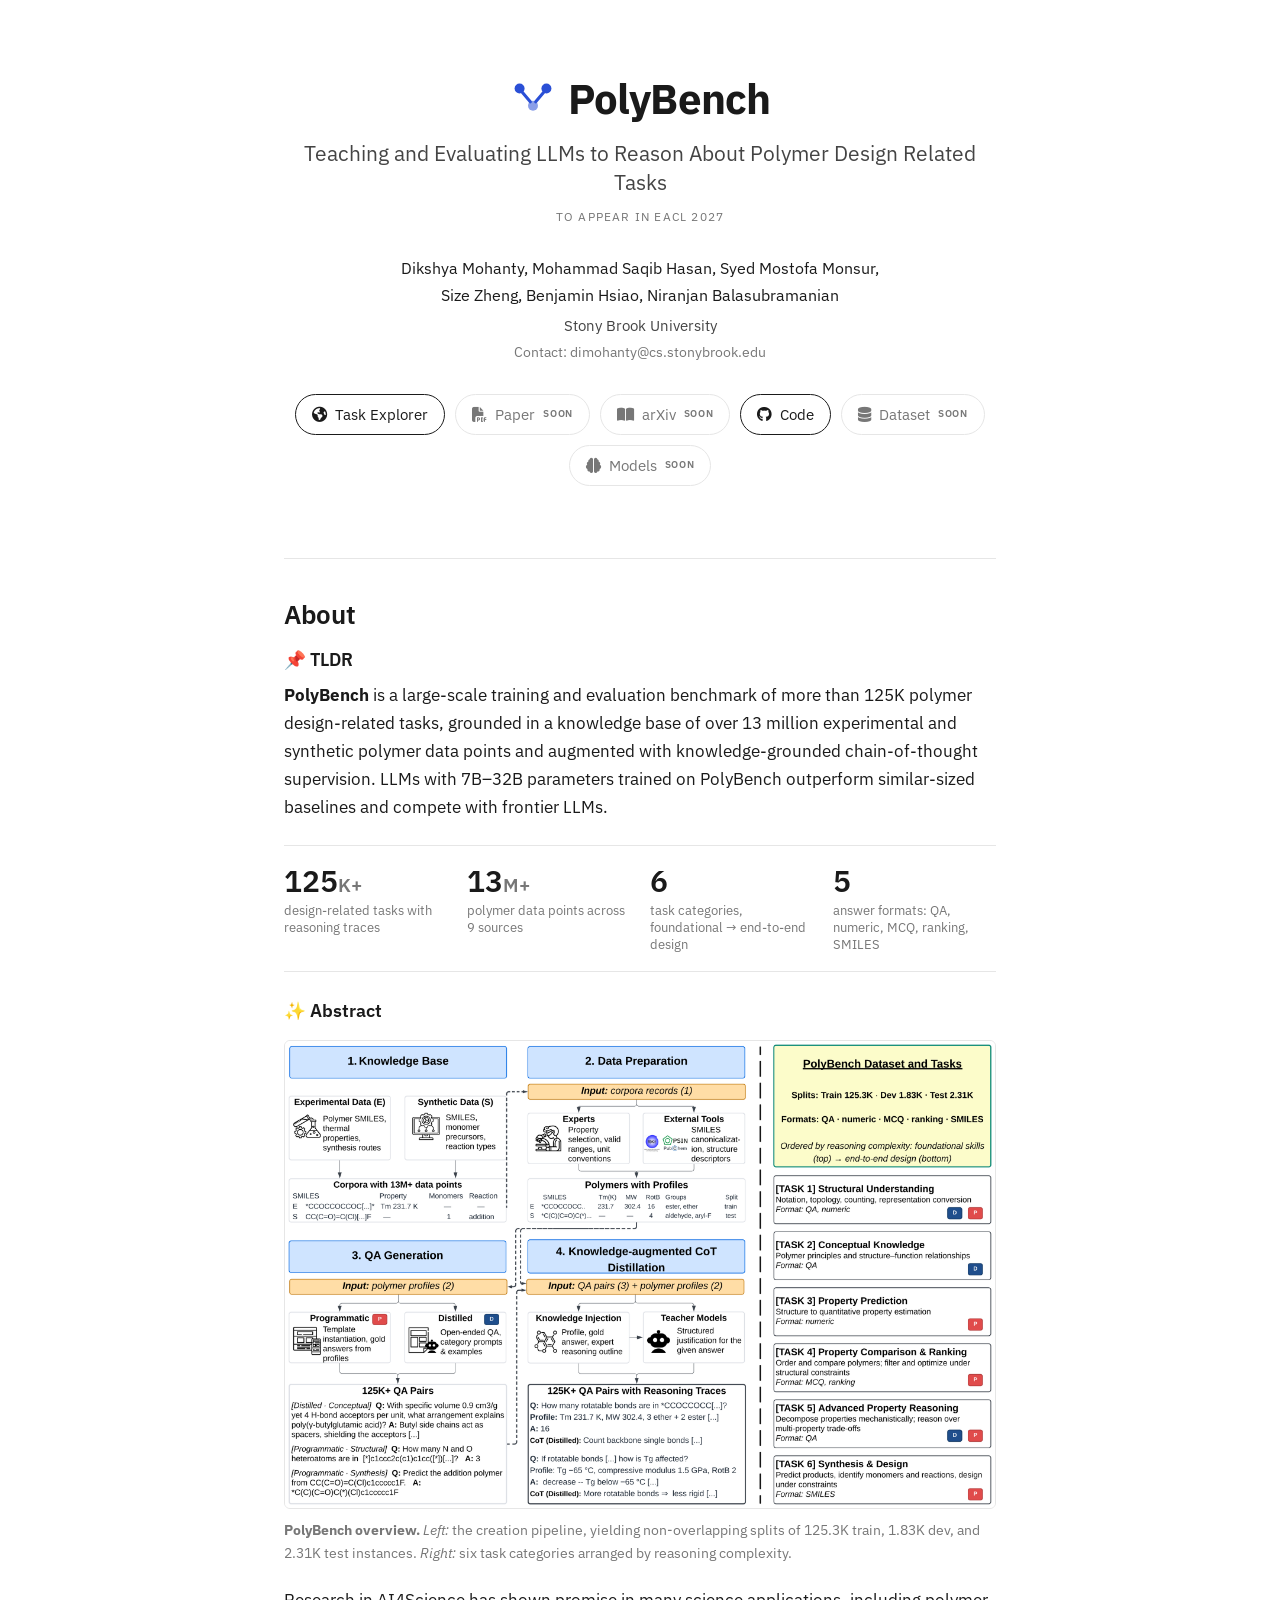
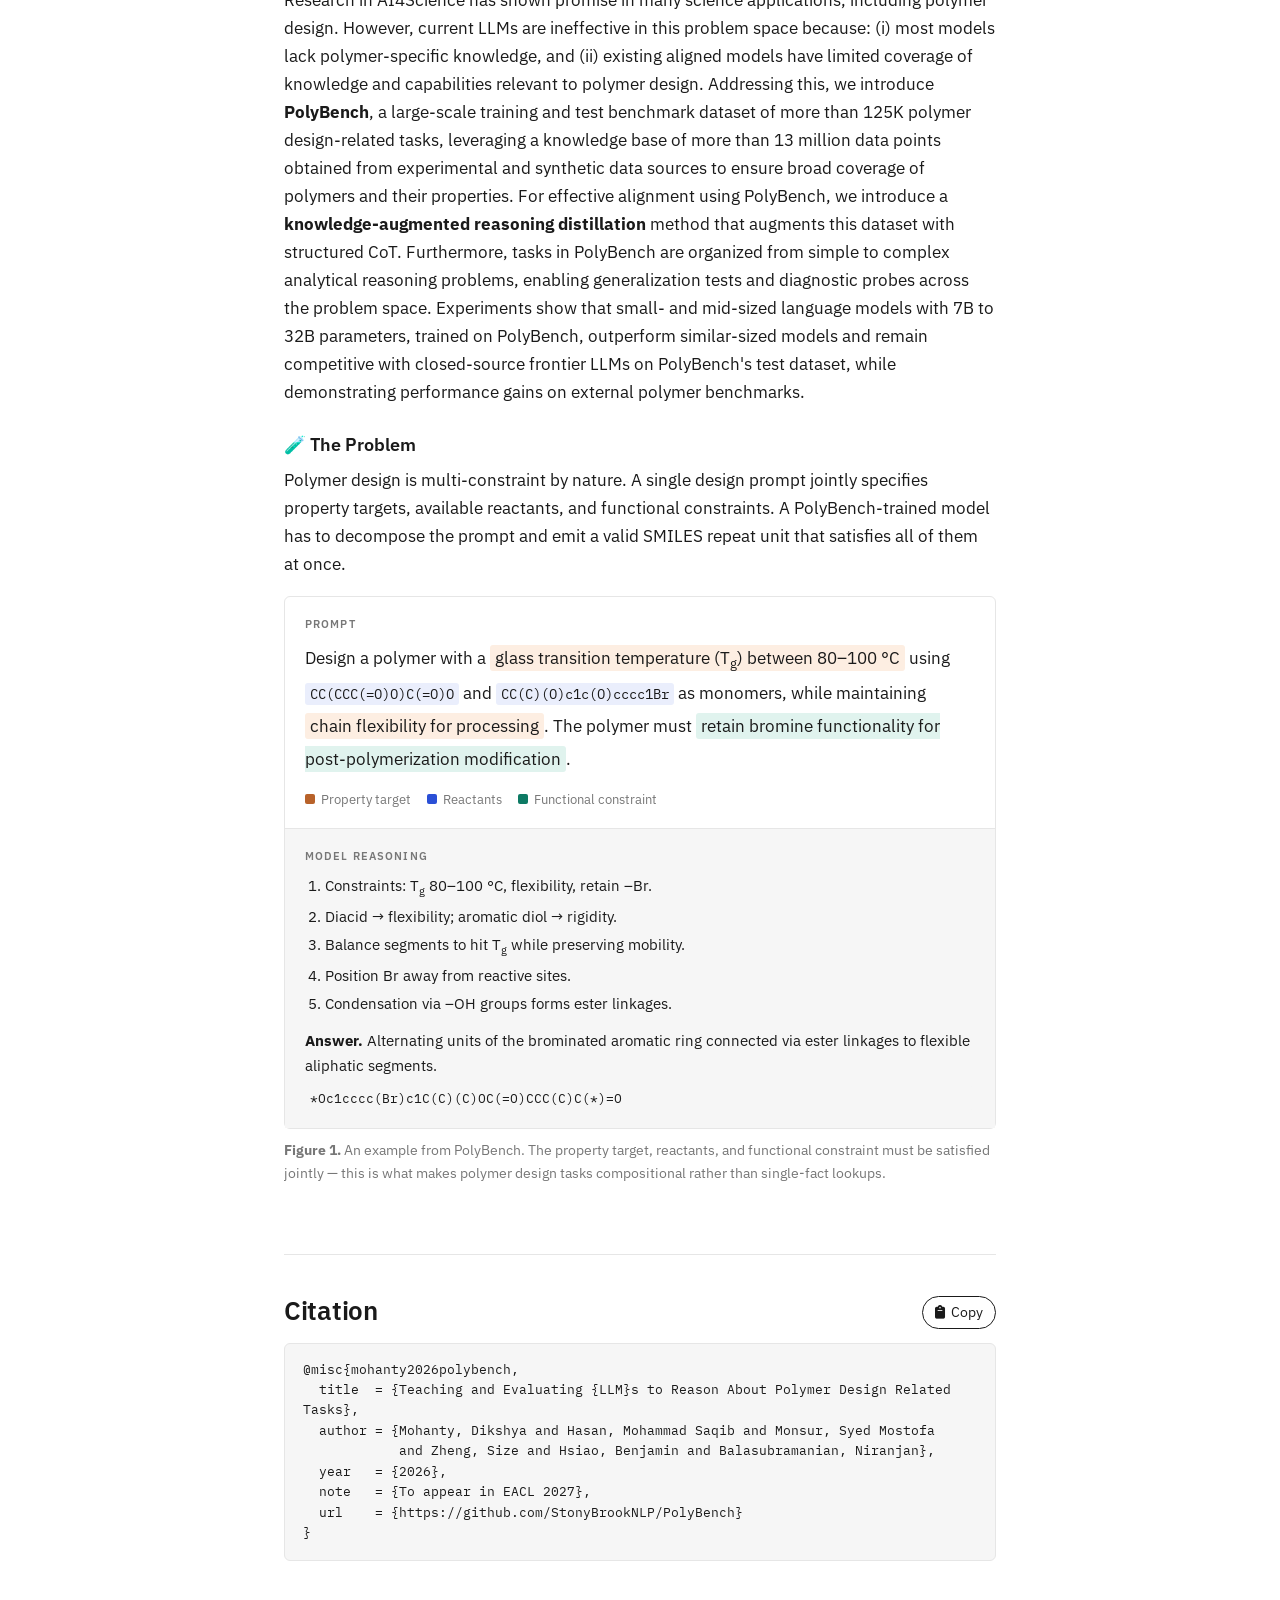
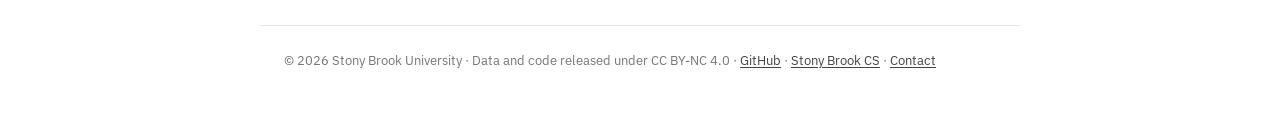
==== commit a9238d58: "adding website" ====
--- a/docs/index.html
+++ b/docs/index.html
@@ -9,102 +9,64 @@
 
 <meta property="og:type" content="website">
 <meta property="og:title" content="PolyBench — Teaching and Evaluating LLMs to Reason About Polymer Design">
-<meta property="og:description" content="A 125K+ task benchmark for training and evaluating LLMs on polymer design reasoning. Under review; accepted at LM4Sci @ COLM 2026.">
+<meta property="og:description" content="A 125K+ task benchmark for training and evaluating LLMs on polymer design reasoning. To appear in EACL 2027.">
 <meta property="og:image" content="https://stonybrooknlp.github.io/PolyBench/static/images/overview.png">
 <meta name="twitter:card" content="summary_large_image">
 
 <link rel="icon" href="data:image/svg+xml,%3Csvg xmlns='http://www.w3.org/2000/svg' viewBox='0 0 32 32'%3E%3Ctext y='26' font-size='26'%3E%F0%9F%A7%AC%3C/text%3E%3C/svg%3E">
 <link rel="preconnect" href="https://fonts.googleapis.com">
 <link rel="preconnect" href="https://fonts.gstatic.com" crossorigin>
-<link href="https://fonts.googleapis.com/css2?family=Inter:wght@400;500;600;700;750&family=JetBrains+Mono:wght@400;500&display=swap" rel="stylesheet">
+<link href="https://fonts.googleapis.com/css2?family=IBM+Plex+Mono:wght@400;500&family=IBM+Plex+Sans:wght@400;500;600;700&display=swap" rel="stylesheet">
+<link rel="stylesheet" href="https://cdnjs.cloudflare.com/ajax/libs/font-awesome/6.5.2/css/all.min.css">
 <link rel="stylesheet" href="static/css/style.css">
 </head>
 <body>
 
-<!-- ============================ NAV ============================ -->
-<nav class="nav" id="nav">
-  <div class="nav__inner">
-    <a class="nav__brand" href="#top">
-      <svg width="17" height="17" viewBox="0 0 24 24" fill="none" aria-hidden="true">
-        <circle cx="5" cy="7" r="2.6" fill="currentColor"/>
-        <circle cx="12" cy="16" r="2.6" fill="currentColor" opacity=".55"/>
-        <circle cx="19" cy="7" r="2.6" fill="currentColor"/>
-        <path d="M6.4 9 10.6 14M13.4 14 17.6 9" stroke="currentColor" stroke-width="1.6" stroke-linecap="round"/>
-      </svg>
-      PolyBench
-    </a>
-    <div class="nav__links">
-      <a href="#example">The problem</a>
-      <a href="#build">How it's built</a>
-      <a href="#results">Results</a>
-      <a href="#analysis">Analysis</a>
-      <a href="#release">Availability</a>
-    </div>
-  </div>
-</nav>
-
 <!-- ============================ HERO ============================ -->
 <header class="hero" id="top">
-  <div class="hero__bg"></div>
-  <svg class="hero__mesh" aria-hidden="true" preserveAspectRatio="none" style="color:var(--accent)">
-    <defs>
-      <pattern id="chain" width="72" height="72" patternUnits="userSpaceOnUse">
-        <circle cx="10" cy="36" r="2.1" fill="currentColor" opacity=".2"/>
-        <circle cx="46" cy="18" r="2.1" fill="currentColor" opacity=".14"/>
-        <path d="M12 35 44 19M48 20 78 36" stroke="currentColor" stroke-width="1" opacity=".11" fill="none"/>
-      </pattern>
-    </defs>
-    <rect width="100%" height="100%" fill="url(#chain)"/>
-  </svg>
-
-  <div class="wrap">
-    <p class="venue-row">
-      <span class="venue">Under review</span>
-      <span class="venue venue--muted">Accepted at LM4Sci @ COLM 2026</span>
-    </p>
-
-    <h1>Teaching and Evaluating LLMs to Reason About <span class="mark">Polymer Design</span></h1>
-
-    <p class="hero__sub">
+  <a class="hero__brand" href="#top">
+    <svg width="46" height="46" viewBox="0 0 24 24" fill="none" aria-hidden="true">
+      <circle cx="5" cy="7" r="2.6" fill="currentColor"/>
+      <circle cx="12" cy="16" r="2.6" fill="currentColor" opacity=".55"/>
+      <circle cx="19" cy="7" r="2.6" fill="currentColor"/>
+      <path d="M6.4 9 10.6 14M13.4 14 17.6 9" stroke="currentColor" stroke-width="1.6" stroke-linecap="round"/>
+    </svg>
+    <h1>PolyBench</h1>
+  </a>
+  <p class="hero__sub">Teaching and Evaluating LLMs to Reason About Polymer Design Related Tasks</p>
+  <p class="hero__status">To appear in EACL 2027</p>
+
+  <p class="hero__authors">
+    Dikshya Mohanty, Mohammad Saqib Hasan, Syed Mostofa Monsur,<br>
+    Size Zheng, Benjamin Hsiao, Niranjan Balasubramanian
+  </p>
+  <p class="hero__affil">Stony Brook University</p>
+  <p class="hero__contact">Contact: dimohanty@cs.stonybrook.edu</p>
+
+  <nav class="linkgrid" aria-label="Project links">
+    <a class="lbtn" href="tasks.html"><i class="fa-solid fa-earth-americas"></i> Task Explorer</a>
+    <span class="lbtn lbtn--soon" aria-disabled="true"><i class="fa-solid fa-file-pdf"></i> Paper <small>Soon</small></span>
+    <span class="lbtn lbtn--soon" aria-disabled="true"><i class="fa-solid fa-book-open"></i> arXiv <small>Soon</small></span>
+    <a class="lbtn" href="https://github.com/StonyBrookNLP/PolyBench"><i class="fa-brands fa-github"></i> Code</a>
+    <span class="lbtn lbtn--soon" aria-disabled="true"><i class="fa-solid fa-database"></i> Dataset <small>Soon</small></span>
+    <span class="lbtn lbtn--soon" aria-disabled="true"><i class="fa-solid fa-brain"></i> Models <small>Soon</small></span>
+  </nav>
+</header>
+
+<main class="container">
+
+  <!-- ============================ ABOUT ============================ -->
+  <section class="card" id="about">
+    <h2>About</h2>
+
+    <div class="bar"><h3>📌 TLDR</h3></div>
+    <p>
       <strong>PolyBench</strong> is a large-scale training and evaluation benchmark of more than
       125K polymer design-related tasks, grounded in a knowledge base of over 13 million
       experimental and synthetic polymer data points and augmented with knowledge-grounded
-      chain-of-thought supervision.
+      chain-of-thought supervision. LLMs with 7B&ndash;32B parameters trained on PolyBench
+      outperform similar-sized baselines and compete with frontier LLMs.
     </p>
-
-    <p class="authors">
-      <a href="mailto:dimohanty@cs.stonybrook.edu">Dikshya Mohanty</a>,
-      Mohammad Saqib Hasan,
-      Syed Mostofa Monsur,
-      Size Zheng,
-      Benjamin Hsiao,
-      Niranjan Balasubramanian
-    </p>
-    <p class="affil">Stony Brook University</p>
-    <p class="corresp">Correspondence: <code>dimohanty@cs.stonybrook.edu</code></p>
-
-    <div class="btns">
-      <span class="btn btn--soon">
-        <svg viewBox="0 0 24 24" fill="none" stroke="currentColor" stroke-width="2" stroke-linecap="round" stroke-linejoin="round"><path d="M14 2H6a2 2 0 0 0-2 2v16a2 2 0 0 0 2 2h12a2 2 0 0 0 2-2V8z"/><path d="M14 2v6h6"/></svg>
-        Paper <span class="tag">Soon</span>
-      </span>
-      <a class="btn btn--primary" href="https://github.com/StonyBrookNLP/PolyBench">
-        <svg viewBox="0 0 24 24" fill="currentColor"><path d="M12 .5a12 12 0 0 0-3.8 23.4c.6.1.8-.3.8-.6v-2c-3.3.7-4-1.6-4-1.6-.6-1.4-1.4-1.8-1.4-1.8-1.1-.8.1-.8.1-.8 1.2.1 1.9 1.3 1.9 1.3 1.1 1.9 2.9 1.3 3.6 1 .1-.8.4-1.3.8-1.6-2.7-.3-5.5-1.3-5.5-5.9 0-1.3.5-2.4 1.2-3.2-.1-.3-.5-1.5.1-3.2 0 0 1-.3 3.3 1.2a11.5 11.5 0 0 1 6 0C17.6 5.1 18.6 5.4 18.6 5.4c.7 1.7.3 2.9.1 3.2.8.8 1.2 1.9 1.2 3.2 0 4.6-2.8 5.6-5.5 5.9.4.4.8 1.1.8 2.2v3.3c0 .3.2.7.8.6A12 12 0 0 0 12 .5z"/></svg>
-        Code
-      </a>
-      <span class="btn btn--soon">
-        <svg viewBox="0 0 24 24" fill="none" stroke="currentColor" stroke-width="2" stroke-linecap="round" stroke-linejoin="round"><ellipse cx="12" cy="5" rx="9" ry="3"/><path d="M3 5v14c0 1.7 4 3 9 3s9-1.3 9-3V5"/><path d="M3 12c0 1.7 4 3 9 3s9-1.3 9-3"/></svg>
-        Dataset <span class="tag">Soon</span>
-      </span>
-      <span class="btn btn--soon">
-        <svg viewBox="0 0 24 24" fill="none" stroke="currentColor" stroke-width="2" stroke-linecap="round" stroke-linejoin="round"><path d="M12 2a5 5 0 0 0-5 5v1a4 4 0 0 0-2 3.5V14a6 6 0 0 0 6 6h2a6 6 0 0 0 6-6v-2.5A4 4 0 0 0 17 8V7a5 5 0 0 0-5-5z"/><circle cx="9.5" cy="12" r="1"/><circle cx="14.5" cy="12" r="1"/></svg>
-        Models <span class="tag">Soon</span>
-      </span>
-      <span class="btn btn--soon">
-        <svg viewBox="0 0 24 24" fill="none" stroke="currentColor" stroke-width="2" stroke-linecap="round" stroke-linejoin="round"><path d="M4 19.5V5a2 2 0 0 1 2-2h13v18H6.5A2.5 2.5 0 0 1 4 19.5z"/><path d="M8 7h7M8 11h7"/></svg>
-        arXiv <span class="tag">Soon</span>
-      </span>
-    </div>
 
     <div class="stats">
       <div class="stat">
@@ -124,21 +86,45 @@
         <div class="stat__l">answer formats: QA, numeric, MCQ, ranking, SMILES</div>
       </div>
     </div>
-  </div>
-</header>
-
-<!-- ============================ 1 · THE PROBLEM ============================ -->
-<section id="example">
-  <div class="wrap">
-    <div class="sec-head">
-      <p class="eyebrow">The problem</p>
-      <h2>Polymer design is multi-constraint by nature</h2>
-      <p class="lede">
-        A single design prompt jointly specifies property targets, available reactants, and
-        functional constraints. A PolyBench-trained model has to decompose the prompt and emit
-        a valid SMILES repeat unit that satisfies all of them at once.
-      </p>
-    </div>
+
+    <div class="bar" id="abstract"><h3>✨ Abstract</h3></div>
+    <figure>
+      <div class="figframe">
+        <img src="static/images/overview.png"
+             alt="PolyBench overview. Left: the four-stage creation pipeline from knowledge base through data preparation, QA generation, and knowledge-augmented CoT distillation. Right: the six task categories ordered by reasoning complexity."
+             width="2400" height="1578" loading="lazy">
+      </div>
+      <figcaption>
+        <strong>PolyBench overview.</strong> <em>Left:</em> the creation pipeline, yielding
+        non-overlapping splits of 125.3K train, 1.83K dev, and 2.31K test instances.
+        <em>Right:</em> six task categories arranged by reasoning complexity.
+      </figcaption>
+    </figure>
+    <p>
+      Research in AI4Science has shown promise in many science applications, including polymer
+      design. However, current LLMs are ineffective in this problem space because: (i) most models
+      lack polymer-specific knowledge, and (ii) existing aligned models have limited coverage of
+      knowledge and capabilities relevant to polymer design. Addressing this, we introduce
+      <strong>PolyBench</strong>, a large-scale training and test benchmark dataset of more than
+      125K polymer design-related tasks, leveraging a knowledge base of more than 13 million data
+      points obtained from experimental and synthetic data sources to ensure broad coverage of
+      polymers and their properties. For effective alignment using PolyBench, we introduce a
+      <strong>knowledge-augmented reasoning distillation</strong> method that augments this
+      dataset with structured CoT. Furthermore, tasks in PolyBench are organized from simple to
+      complex analytical reasoning problems, enabling generalization tests and diagnostic probes
+      across the problem space. Experiments show that small- and mid-sized language models with
+      7B to 32B parameters, trained on PolyBench, outperform similar-sized models and remain
+      competitive with closed-source frontier LLMs on PolyBench's test dataset, while
+      demonstrating performance gains on external polymer benchmarks.
+    </p>
+
+    <div class="bar" id="example"><h3>🧪 The Problem</h3></div>
+    <p>
+      Polymer design is multi-constraint by nature. A single design prompt jointly specifies
+      property targets, available reactants, and functional constraints. A PolyBench-trained model
+      has to decompose the prompt and emit a valid SMILES repeat unit that satisfies all of them
+      at once.
+    </p>
 
     <figure>
       <div class="teaser">
@@ -153,9 +139,9 @@
             <span class="hl hl--con">retain bromine functionality for post-polymerization modification</span>.
           </p>
           <div class="legend">
-            <span><i style="background:var(--t3)"></i>Property target</span>
-            <span><i style="background:var(--t1)"></i>Reactants</span>
-            <span><i style="background:var(--t2)"></i>Functional constraint</span>
+            <span><i class="sw sw--prop"></i>Property target</span>
+            <span><i class="sw sw--react"></i>Reactants</span>
+            <span><i class="sw sw--con"></i>Functional constraint</span>
           </div>
         </div>
 
@@ -181,324 +167,36 @@
         compositional rather than single-fact lookups.
       </figcaption>
     </figure>
-  </div>
-</section>
-
-<!-- ============================ 2 · HOW IT'S BUILT ============================ -->
-<section class="alt" id="build">
-  <div class="wrap">
-    <div class="sec-head">
-      <p class="eyebrow">Construction</p>
-      <h2>How PolyBench is built</h2>
-      <p class="lede">
-        Four stages, from raw polymer corpora to
-        <code>(instruction, question, CoT, solution)</code> tuples. Splits are applied to
-        <em>polymers</em> before task generation, so the test set contains unseen polymers,
-        properties, and task variations.
-      </p>
+  </section>
+
+  <!-- ============================ CITATION ============================ -->
+  <section class="card" id="cite">
+    <div class="card__head">
+      <h2>Citation</h2>
+      <button class="copy-btn" id="copy-bib" type="button" data-target="bibtex" title="Copy to clipboard">
+        <i class="fa-solid fa-clipboard"></i> <span>Copy</span>
+      </button>
     </div>
-
-    <div class="pipeline">
-      <div class="pstep">
-        <h3>Knowledge base</h3>
-        <p>Aggregate open-source experimental and synthetic sources covering 13M+ polymers: SMILES, thermal and mechanical properties, monomer precursors, and reaction types.</p>
-      </div>
-      <div class="pstep">
-        <h3>Data preparation</h3>
-        <p>Standardize notation, units, and structural descriptors with RDKit and subject-matter-expert input to build one <em>polymer profile</em> per entry.</p>
-      </div>
-      <div class="pstep">
-        <h3>QA generation</h3>
-        <p>Generate tasks programmatically from templates (78%) or by prompting a teacher model for open-ended formats (22%). Splits are applied <em>before</em> generation.</p>
-      </div>
-      <div class="pstep">
-        <h3>CoT distillation</h3>
-        <p>Condition teacher models on the full profile and gold answer so they explain provided evidence rather than recall it, then fact-check the resulting traces.</p>
-      </div>
-    </div>
-
-    <figure style="margin-top:32px">
-      <div class="figframe">
-        <img src="static/images/overview.png"
-             alt="PolyBench overview. Left: the four-stage creation pipeline from knowledge base through data preparation, QA generation, and knowledge-augmented CoT distillation. Right: the six task categories ordered by reasoning complexity."
-             width="2400" height="1578" loading="lazy">
-      </div>
-      <figcaption>
-        <strong>Figure 2. PolyBench overview.</strong> <em>Left:</em> the creation pipeline, yielding
-        non-overlapping splits of 125.3K train, 1.83K dev, and 2.31K test instances.
-        <em>Right:</em> task organization — six categories arranged by reasoning complexity, each
-        annotated with its query formats and generation source (<strong>D</strong> = distilled,
-        <strong>P</strong> = programmatic).
-      </figcaption>
-    </figure>
-  </div>
-</section>
-
-<!-- ============================ 3 · RESULTS ============================ -->
-<section id="results">
-  <div class="wrap">
-    <div class="sec-head">
-      <p class="eyebrow">Results</p>
-      <h2>7B&ndash;32B models trained on PolyBench compete with frontier LLMs</h2>
-      <p class="lede">
-        We fine-tune Qwen-2.5-7B/14B/32B, Phi-4-14B, and ChemLLM-7B with LoRA for 3 epochs on the
-        PolyBench train and dev sets, and compare against off-the-shelf, chemistry-aligned, and
-        closed-source frontier models. Full per-task numbers across all six categories are in the
-        paper; the headline findings are below.
-      </p>
-    </div>
-
-    <div class="findings">
-      <div class="finding">
-        <div class="finding__k">0.95<small>Chem. validity</small></div>
-        <div>
-          <h3>General chemistry alignment does not transfer to polymers</h3>
-          <p>
-            Off-the-shelf base models struggle across the board, especially wherever SMILES is
-            required. Chemistry-aligned models — Llamole-8B, LlaSMol-8B, ether0-24B, ChemLLM-7B —
-            underperform on almost every PolyBench task: their knowledge is mostly about small
-            molecules and does not carry over. Training the same ChemLLM-7B on PolyBench
-            consistently beats its own base version, lifting chemical validity of generated
-            structures from 0.25 to 0.95.
-          </p>
-        </div>
-      </div>
-
-      <div class="finding">
-        <div class="finding__k">16.8<small>MAE, best overall</small></div>
-        <div>
-          <h3>PolyBench training beats every similar-sized baseline</h3>
-          <p>
-            Across all six task categories, PolyBench-trained models outperform their off-the-shelf
-            and domain-aligned counterparts, with the largest gains at 14B and 32B. Exact match on
-            structural counting rises from 0.50 to 0.87 for Qwen-2.5-14B+CoT, and property-prediction
-            error for Phi-4-14B drops from 46.2 to 16.8 MAE — the lowest of any model evaluated,
-            frontier systems included.
-          </p>
-        </div>
-      </div>
-
-      <div class="finding">
-        <div class="finding__k">0.82<small>Tanimoto sim.</small></div>
-        <div>
-          <h3>Design stays hard even for frontier LLMs</h3>
-          <p>
-            Frontier models do well on foundational tasks but struggle to generate chemically valid
-            SMILES that satisfy property, structure, and synthesis requirements at once.
-            PolyBench-trained models reach higher structural similarity to the target polymer
-            (0.82 vs. 0.48 for the strongest frontier baseline) while holding <em>lower</em>
-            synthetic accessibility scores — placing their generations at the edge of the readily
-            synthesizable range.
-          </p>
-        </div>
-      </div>
-
-      <div class="finding">
-        <div class="finding__k">14B+<small>where CoT pays</small></div>
-        <div>
-          <h3>CoT gains scale with model size — and with task compositionality</h3>
-          <p>
-            For 7B models, CoT training improves only 4&ndash;6 of 14 metrics; for the 14B&ndash;32B
-            variants it improves 8&ndash;12. The clearest gains land on compositional tasks such as
-            Advanced Property Reasoning, while tasks needing precise quantitative targets see
-            limited or even negative gains — there the added reasoning mostly adds verbosity.
-          </p>
-        </div>
-      </div>
-    </div>
-
-    <h3>Constraint satisfaction on open-ended design</h3>
-    <p style="max-width:72ch;color:var(--ink-2)">
-      A subset of the design problems is open-ended: generate a molecule satisfying multiple
-      competing constraints. Since several distinct molecules may satisfy the stated requirements,
-      we score these <strong>reference-free</strong> — evaluating the generated molecule directly
-      against the constraints stated in the question, using two independent verifiers.
-    </p>
-
-    <div class="grid-2" style="gap:16px;margin-top:22px">
-      <div class="card">
-        <div class="card__k">68%</div>
-        <h4 style="margin:6px 0 6px;font-size:15px">Verified deterministically by RDKit</h4>
-        <p style="font-size:14px;color:var(--ink-3);margin:0">
-          Hard constraints, decidable from structure alone — no model judgment involved.
-        </p>
-      </div>
-      <div class="card">
-        <div class="card__k">32%</div>
-        <h4 style="margin:6px 0 6px;font-size:15px">Scored by GPT-5.6-Luna</h4>
-        <p style="font-size:14px;color:var(--ink-3);margin:0">
-          Soft constraints that cannot be resolved structurally, handled by a separate LLM verifier.
-        </p>
-      </div>
-    </div>
-
-    <div class="findings" style="margin-top:16px">
-      <div class="finding">
-        <div class="finding__k">0.68<small>Constraint sat.</small></div>
-        <div>
-          <h4>Phi-4-14B+CoT leads all models, including every frontier baseline</h4>
-          <p>
-            On the combined RDKit + LLM measure over the 200 open-ended design questions, our
-            PolyBench-trained Phi-4-14B+CoT variant achieves the highest constraint satisfaction of
-            any model evaluated — ahead of every frontier baseline.
-          </p>
-        </div>
-      </div>
-    </div>
-  </div>
-</section>
-
-<!-- ============================ 4 · ANALYSIS ============================ -->
-<section class="alt" id="analysis">
-  <div class="wrap">
-    <div class="sec-head">
-      <p class="eyebrow">Analysis</p>
-      <h2>A compositionality gap, not a knowledge gap</h2>
-      <p class="lede">
-        Standard metrics do not explain <em>why</em> models fail. Using diagnostic sub-questions
-        generated alongside the main tasks, we run three experiments on PolyBench-trained
-        Phi-4-14B+CoT to separate missing knowledge from failure to combine it.
-      </p>
-    </div>
-
-    <div class="grid-3">
-      <div class="card">
-        <h3 style="margin-top:0">Exp 1 · Skill gap</h3>
-        <p style="font-size:14.2px;color:var(--ink-2)">
-          Can the model answer atomic sub-questions in isolation? Mean precision is high across
-          core skills — 89.4% for inference, 89.3% for definitions, 83.7% for comparison. The
-          pieces are largely there.
-        </p>
-      </div>
-      <div class="card">
-        <h3 style="margin-top:0">Exp 2 · Skill selection</h3>
-        <p style="font-size:14.2px;color:var(--ink-2)">
-          Does the model's own CoT cover the required sub-questions? Precision stays high
-          (93.0% on Conceptual Knowledge, 84.8% on Advanced Reasoning) but recall collapses —
-          47.4%, 44.1%, and just 7.0% on Comparison &amp; Ranking.
-        </p>
-      </div>
-      <div class="card">
-        <h3 style="margin-top:0">Exp 3 · Composition</h3>
-        <p style="font-size:14.2px;color:var(--ink-2)">
-          Handed the sub-questions <em>and</em> their answers, scores rise across every category —
-          but composing them into a consistently constraint-satisfying solution stays brittle.
-        </p>
-      </div>
-    </div>
-
-    <div class="table-scroll" style="margin-top:26px">
-      <table>
-        <thead>
-          <tr>
-            <th rowspan="2">Task category</th>
-            <th colspan="2" style="text-align:center;border-left:1px solid var(--border)">Exp 2 — CoT coverage</th>
-            <th colspan="3" style="text-align:center;border-left:1px solid var(--border)">Exp 3 — mean score with added context</th>
-          </tr>
-          <tr>
-            <th class="num" style="border-left:1px solid var(--border)">Precision</th><th class="num">Recall</th>
-            <th class="num" style="border-left:1px solid var(--border)">No context</th><th class="num">+ SubQs</th><th class="num">+ SubQs &amp; answers</th>
-          </tr>
-        </thead>
-        <tbody>
-          <tr><td>Structural Understanding</td><td class="num" style="border-left:1px solid var(--border)">79.5%</td><td class="num">47.2%</td><td class="num" style="border-left:1px solid var(--border)">5.08</td><td class="num">4.68</td><td class="num">6.02</td></tr>
-          <tr><td>Conceptual Knowledge</td><td class="num" style="border-left:1px solid var(--border)">93.0%</td><td class="num">47.4%</td><td class="num" style="border-left:1px solid var(--border)">4.98</td><td class="num">6.26</td><td class="num">6.48</td></tr>
-          <tr><td>Property Prediction</td><td class="num" style="border-left:1px solid var(--border)">44.0%</td><td class="num">16.4%</td><td class="num" style="border-left:1px solid var(--border)">3.14</td><td class="num">2.96</td><td class="num">3.46</td></tr>
-          <tr><td>Property Comparison &amp; Ranking</td><td class="num" style="border-left:1px solid var(--border)">11.3%</td><td class="num">7.0%</td><td class="num" style="border-left:1px solid var(--border)">4.72</td><td class="num">4.49</td><td class="num">5.92</td></tr>
-          <tr><td>Advanced Property Reasoning</td><td class="num" style="border-left:1px solid var(--border)">84.8%</td><td class="num">44.1%</td><td class="num" style="border-left:1px solid var(--border)">5.10</td><td class="num">5.94</td><td class="num">6.46</td></tr>
-          <tr><td>Synthesis &amp; Design</td><td class="num" style="border-left:1px solid var(--border)">36.3%</td><td class="num">16.6%</td><td class="num" style="border-left:1px solid var(--border)">4.30</td><td class="num">4.84</td><td class="num">5.28</td></tr>
-        </tbody>
-      </table>
-    </div>
-    <p class="caption">
-      <strong>Table 1.</strong> Diagnostic probes on Phi-4-14B+CoT. Models often know the necessary
-      pieces (high precision) but fail to select and propagate the right constraints and steps in
-      their own reasoning (low recall) — evidence of a compositionality gap rather than missing
-      knowledge.
-    </p>
-  </div>
-</section>
-
-<!-- ============================ 5 · AVAILABILITY ============================ -->
-<section id="release">
-  <div class="wrap narrow">
-    <div class="sec-head">
-      <p class="eyebrow">Availability</p>
-      <h2>Data, code, and models</h2>
-    </div>
-    <p style="color:var(--ink-2)">
-      All associated data and code will be released under <strong>CC BY-NC 4.0</strong> for
-      non-commercial research use in the
-      <a href="https://github.com/StonyBrookNLP/PolyBench">project GitHub repository</a>.
-      Fine-tuned model weights will be released on Hugging Face under their respective base model
-      licenses (MIT for Phi-4, Apache 2.0 for Qwen-2.5).
-    </p>
-    <p style="color:var(--ink-2)">
-      CoT traces were generated via the official Claude-3.5-Sonnet and GPT-4o APIs for research in a
-      specialized domain. We will release distilled CoT traces consistent with each provider's terms
-      of service; where terms restrict redistribution, we will release only our post-processed,
-      verified reasoning chains rather than raw teacher outputs.
-    </p>
-
-    <div class="note note--warn" style="margin-top:24px">
-      <strong>On potential risks.</strong> No generated structure in this work has been
-      experimentally synthesized or characterized. Outputs should be treated as candidate hypotheses
-      for expert review rather than design recommendations, and we caution against using them to
-      direct laboratory work without independent verification.
-    </div>
-  </div>
-</section>
-
-<!-- ============================ CITE ============================ -->
-<section class="alt" id="cite">
-  <div class="wrap narrow">
-    <div class="sec-head">
-      <p class="eyebrow">Citation</p>
-      <h2>BibTeX</h2>
-    </div>
-    <div class="bib">
-      <button class="copy-btn" id="copy-bib" type="button" data-target="bibtex">Copy</button>
 <pre id="bibtex">@misc{mohanty2026polybench,
   title  = {Teaching and Evaluating {LLM}s to Reason About Polymer Design Related Tasks},
   author = {Mohanty, Dikshya and Hasan, Mohammad Saqib and Monsur, Syed Mostofa
             and Zheng, Size and Hsiao, Benjamin and Balasubramanian, Niranjan},
   year   = {2026},
-  note   = {Under review. Accepted at the Workshop on Language Models for
-            Scientific Discovery (LM4Sci) at COLM 2026},
+  note   = {To appear in EACL 2027},
   url    = {https://github.com/StonyBrookNLP/PolyBench}
 }</pre>
-    </div>
-  </div>
-</section>
+  </section>
+
+</main>
 
 <!-- ============================ FOOTER ============================ -->
-<footer>
-  <div class="wrap">
-    <div class="foot-grid">
-      <div>
-        <p style="color:var(--ink-2);font-weight:600;margin-bottom:12px">Acknowledgments</p>
-        <p>
-          This material is based on research that is in part supported by DARPA for the SciFy
-          program under agreement number HR00112520301. The U.S. Government is authorized to
-          reproduce and distribute reprints for Governmental purposes notwithstanding any copyright
-          notation thereon. This work was also supported by a seed grant from the AI Innovation
-          Institute at Stony Brook University. We thank Pegah Alipoormolabashi for their feedback on
-          drafts of this paper.
-        </p>
-        <p style="margin-top:16px">
-          © 2026 Stony Brook University · Data and code released under CC BY-NC 4.0.
-        </p>
-      </div>
-      <div>
-        <p style="color:var(--ink-2);font-weight:600;margin-bottom:12px">Links</p>
-        <div class="foot-links">
-          <a href="https://github.com/StonyBrookNLP/PolyBench">GitHub repository</a>
-          <a href="https://www.cs.stonybrook.edu/">Stony Brook CS</a>
-          <a href="mailto:dimohanty@cs.stonybrook.edu">Contact the authors</a>
-        </div>
-      </div>
-    </div>
-  </div>
+<footer class="footer">
+  <p>
+    © 2026 Stony Brook University · Data and code released under CC BY-NC 4.0 ·
+    <a href="https://github.com/StonyBrookNLP/PolyBench">GitHub</a> ·
+    <a href="https://www.cs.stonybrook.edu/">Stony Brook CS</a> ·
+    <a href="mailto:dimohanty@cs.stonybrook.edu">Contact</a>
+  </p>
 </footer>
 
 <script src="static/js/main.js"></script>
--- a/docs/static/css/style.css
+++ b/docs/static/css/style.css
@@ -1,469 +1,165 @@
 /* ==========================================================================
    PolyBench — project page
+   Plain white, single reading column, one typeface family. No build step.
    ========================================================================== */
 
-/* ---------- tokens ---------- */
 :root {
-  --bg:            #ffffff;
-  --bg-alt:        #f7f7fb;
-  --bg-sunken:     #f0f0f6;
-  --surface:       #ffffff;
-  --border:        #e2e2ec;
-  --border-strong: #cfcfdd;
+  --bg:      #ffffff;
+  --ink:     #1a1a1a;
+  --ink-2:   #444444;
+  --ink-3:   #777777;
+  --line:    #e6e6e6;
+  --soft:    #f6f6f6;
+  --accent:  #2a4fd6;
 
-  --ink:           #17172a;
-  --ink-2:         #43435c;
-  --ink-3:         #6e6e8a;
+  /* example-prompt highlights */
+  --prop:  #b8622a;  --prop-soft:  #fdeee2;
+  --react: #2a4fd6;  --react-soft: #eaeefc;
+  --con:   #0d7a64;  --con-soft:   #e0f3ee;
 
-  --accent:        #5b3df5;
-  --accent-2:      #7c5cff;
-  --accent-soft:   #efeaff;
-  --accent-ink:    #4327cf;
+  --sans: "IBM Plex Sans", -apple-system, BlinkMacSystemFont, "Segoe UI", Helvetica, Arial, sans-serif;
+  --mono: "IBM Plex Mono", ui-monospace, SFMono-Regular, Menlo, Consolas, monospace;
 
-  --amber:         #b46b00;
-  --amber-soft:    #fff3dd;
-  --teal:          #067a6f;
-  --teal-soft:     #e0f5f2;
-
-  /* six task-category hues */
-  --t1: #4f6bed;  --t1-soft: #e9eeff;
-  --t2: #0d8a72;  --t2-soft: #e0f4ef;
-  --t3: #b8622a;  --t3-soft: #fdeee2;
-  --t4: #8b4bd6;  --t4-soft: #f3eaff;
-  --t5: #c0407e;  --t5-soft: #fdeaf2;
-  --t6: #2d7fa8;  --t6-soft: #e5f2f9;
-
-  --radius:   14px;
-  --radius-s: 9px;
-  --shadow:   0 1px 2px rgba(20, 20, 45, .05), 0 8px 26px -14px rgba(20, 20, 45, .22);
-  --shadow-lg:0 2px 4px rgba(20, 20, 45, .05), 0 22px 48px -22px rgba(20, 20, 45, .3);
-
-  --sans: "Inter", -apple-system, BlinkMacSystemFont, "Segoe UI", Helvetica, Arial, sans-serif;
-  --mono: "JetBrains Mono", ui-monospace, SFMono-Regular, "SF Mono", Menlo, Consolas, monospace;
-
-  --maxw: 1080px;
-  --nav-h: 56px;
-
+  --col: 760px;
   color-scheme: light;
 }
 
-/* ---------- base ---------- */
 *, *::before, *::after { box-sizing: border-box; }
-
-html { scroll-behavior: smooth; scroll-padding-top: calc(var(--nav-h) + 18px); }
+html { scroll-behavior: smooth; }
 @media (prefers-reduced-motion: reduce) { html { scroll-behavior: auto; } }
 
 body {
-  margin: 0;
-  background: var(--bg);
-  color: var(--ink);
-  font-family: var(--sans);
-  font-size: 16.5px;
-  line-height: 1.68;
+  margin: 0; background: var(--bg); color: var(--ink);
+  font-family: var(--sans); font-size: 17px; line-height: 1.65;
   -webkit-font-smoothing: antialiased;
-  text-rendering: optimizeLegibility;
 }
 
-img { max-width: 100%; height: auto; display: block; }
-a { color: var(--accent-ink); text-decoration: none; }
-a:hover { text-decoration: underline; }
-code, kbd, pre { font-family: var(--mono); }
+a { color: var(--accent); text-underline-offset: 2px; }
+a:hover { text-decoration-thickness: 2px; }
+p { margin: 0 0 1rem; }
+h1, h2, h3, h4 { margin: 0; line-height: 1.25; font-weight: 600; }
+sub { font-size: .75em; }
 
-::selection { background: var(--accent-soft); color: var(--ink); }
-
-.wrap { max-width: var(--maxw); margin-inline: auto; padding-inline: 24px; }
-.narrow { max-width: 780px; }
-
-.sr-only {
-  position: absolute; width: 1px; height: 1px; padding: 0; margin: -1px;
-  overflow: hidden; clip: rect(0 0 0 0); white-space: nowrap; border: 0;
+code {
+  font-family: var(--mono); font-size: .85em;
+  background: var(--soft); border-radius: 4px; padding: .1em .35em;
 }
 
-/* ---------- nav ---------- */
-.nav {
-  position: sticky; top: 0; z-index: 50;
-  height: var(--nav-h);
-  background: color-mix(in srgb, var(--bg) 86%, transparent);
-  backdrop-filter: saturate(180%) blur(14px);
-  -webkit-backdrop-filter: saturate(180%) blur(14px);
-  border-bottom: 1px solid transparent;
-  transition: border-color .2s ease;
+/* ---------- header ---------- */
+.hero { max-width: var(--col); margin: 0 auto; padding: 72px 24px 8px; text-align: center; }
+.hero p { margin: 0; }
+
+.hero__brand { display: inline-flex; align-items: center; gap: 12px; color: var(--ink); text-decoration: none; }
+.hero__brand svg { color: var(--accent); flex: none; }
+.hero__brand h1 { font-size: 2.6rem; font-weight: 700; letter-spacing: -.02em; }
+
+.hero__sub     { font-size: 1.3rem; color: var(--ink-2); margin-top: 10px !important; line-height: 1.4; }
+.hero__status  { font-size: .75rem; letter-spacing: .1em; text-transform: uppercase; color: var(--ink-3); margin-top: 10px !important; }
+.hero__authors { margin-top: 28px !important; font-size: 1.02rem; }
+.hero__affil   { color: var(--ink-2); margin-top: 4px !important; font-size: .95rem; }
+.hero__contact { color: var(--ink-3); margin-top: 2px !important; font-size: .9rem; }
+
+/* link buttons */
+.linkgrid { display: flex; flex-wrap: wrap; justify-content: center; gap: 10px; margin: 30px 0 0; }
+.lbtn {
+  display: inline-flex; align-items: center; gap: 8px;
+  padding: 7px 16px; font-size: .95rem; color: var(--ink); text-decoration: none;
+  border: 1px solid var(--ink); border-radius: 999px; background: var(--bg);
+  transition: background .12s, color .12s;
 }
-.nav.is-stuck { border-bottom-color: var(--border); }
-.nav__inner {
-  max-width: var(--maxw); margin-inline: auto; padding-inline: 24px;
-  height: 100%; display: flex; align-items: center; gap: 22px;
+a.lbtn:hover { background: var(--ink); color: #fff; }
+.lbtn small {
+  font-size: .62rem; font-weight: 600; letter-spacing: .06em; text-transform: uppercase; color: var(--ink-3);
 }
-.nav__brand {
-  font-weight: 700; letter-spacing: -.02em; color: var(--ink);
-  font-size: 15.5px; margin-right: auto; display: flex; align-items: center; gap: 9px;
+.lbtn--soon { border-color: var(--line); color: var(--ink-3); cursor: default; }
+
+/* ---------- body column ---------- */
+.container { max-width: var(--col); margin: 0 auto; padding: 24px 24px 0; }
+
+.card { padding: 40px 0 8px; border-top: 1px solid var(--line); margin-top: 40px; }
+.card > h2, .card__head h2 { font-size: 1.6rem; letter-spacing: -.01em; margin-bottom: 4px; }
+.card__head { display: flex; justify-content: space-between; align-items: center; margin-bottom: 12px; }
+
+.bar { margin: 28px 0 10px; }
+.bar h3 { font-size: 1.1rem; color: var(--ink); }
+.card > .bar:first-of-type { margin-top: 18px; }
+.card h4 { font-size: 1rem; }
+
+/* ---------- stats ---------- */
+.stats { display: grid; grid-template-columns: repeat(4, 1fr); gap: 20px; margin: 24px 0 8px; padding: 18px 0; border-block: 1px solid var(--line); }
+.stat__n { font-size: 1.9rem; font-weight: 600; line-height: 1.1; }
+.stat__n span { color: var(--ink-3); font-size: 1.2rem; }
+.stat__l { font-size: .8rem; color: var(--ink-3); margin-top: 4px; line-height: 1.35; }
+
+/* ---------- figures ---------- */
+figure { margin: 18px 0 20px; }
+figcaption, .caption { font-size: .88rem; color: var(--ink-3); margin-top: 10px; }
+.figframe img { display: block; width: 100%; height: auto; border: 1px solid var(--line); border-radius: 6px; }
+
+/* ---------- example ---------- */
+.teaser { display: grid; gap: 0; border: 1px solid var(--line); border-radius: 6px; }
+.teaser__col { padding: 18px 20px; }
+.teaser__col + .teaser__col { border-top: 1px solid var(--line); background: var(--soft); }
+.teaser__label { font-size: .7rem; font-weight: 600; letter-spacing: .1em; text-transform: uppercase; color: var(--ink-3); margin-bottom: 8px; }
+.prompt { margin: 0 0 12px !important; line-height: 1.95; }
+.hl { padding: 2px 5px; border-radius: 3px; }
+.hl--prop  { background: var(--prop-soft);  }
+.hl--react { background: var(--react-soft); font-family: var(--mono); font-size: .82em; }
+.hl--con   { background: var(--con-soft);   }
+.legend { display: flex; flex-wrap: wrap; gap: 6px 16px; font-size: .8rem; color: var(--ink-3); }
+.legend span { display: inline-flex; align-items: center; gap: 6px; }
+.sw { width: 10px; height: 10px; border-radius: 2px; display: inline-block; }
+.sw--prop { background: var(--prop); } .sw--react { background: var(--react); } .sw--con { background: var(--con); }
+.steps { margin: 0 0 12px; padding-left: 20px; font-size: .95rem; }
+.steps li { margin: 3px 0; }
+.answer { font-size: .95rem; }
+.smiles { display: block; margin-top: 8px; overflow-x: auto; white-space: nowrap; }
+
+/* ---------- citation ---------- */
+.copy-btn {
+  display: inline-flex; align-items: center; gap: 6px; font: inherit; font-size: .85rem; cursor: pointer;
+  background: var(--bg); color: var(--ink); padding: 4px 12px; border: 1px solid var(--ink); border-radius: 999px;
 }
-.nav__brand:hover { text-decoration: none; }
-.nav__links { display: flex; gap: 20px; align-items: center; }
-.nav__links a {
-  font-size: 13.5px; font-weight: 500; color: var(--ink-3);
-  padding: 4px 0; border-bottom: 1.5px solid transparent;
-}
-.nav__links a:hover { color: var(--ink); text-decoration: none; }
-.nav__links a.active { color: var(--ink); border-bottom-color: var(--accent); }
-@media (max-width: 860px) { .nav__links { display: none; } }
-
-/* ---------- hero ---------- */
-.hero { position: relative; overflow: hidden; padding: 66px 0 44px; }
-.hero__bg {
-  position: absolute; inset: 0; z-index: 0; pointer-events: none;
-  background:
-    radial-gradient(760px 380px at 50% -12%, var(--accent-soft), transparent 68%),
-    radial-gradient(520px 300px at 88% 8%, var(--teal-soft), transparent 70%);
-  opacity: .9;
-}
-.hero__mesh { position: absolute; inset: 0; z-index: 0; opacity: .5; pointer-events: none; }
-.hero .wrap { position: relative; z-index: 1; }
-
-.venue {
-  display: inline-flex; align-items: center; gap: 8px;
-  font-size: 12.5px; font-weight: 620; letter-spacing: .05em;
-  color: var(--accent-ink); background: var(--accent-soft);
-  border: 1px solid color-mix(in srgb, var(--accent) 24%, transparent);
-  padding: 5px 13px; border-radius: 999px;
+.copy-btn:hover { background: var(--ink); color: #fff; }
+pre {
+  margin: 0; background: var(--soft); color: var(--ink); border: 1px solid var(--line);
+  padding: 16px 18px; border-radius: 6px; overflow-x: auto;
+  font-family: var(--mono); font-size: .8rem; line-height: 1.6; white-space: pre-wrap; word-break: break-word;
 }
 
-.venue-row { display: flex; flex-wrap: wrap; gap: 8px; margin: 0; }
-.venue--muted {
-  color: var(--ink-3); background: var(--bg-sunken);
-  border-color: var(--border-strong); font-weight: 550;
+/* ---------- footer ---------- */
+.footer { max-width: var(--col); margin: 56px auto 0; padding: 24px 24px 56px; border-top: 1px solid var(--line); font-size: .8rem; color: var(--ink-3); }
+.footer p { margin: 0 0 10px; }
+.footer a { color: var(--ink-2); }
+
+/* ---------- task explorer ---------- */
+.hero--slim { padding: 48px 24px 0; }
+.hero--slim .hero__brand h1 { font-size: 1.9rem; }
+.hero--slim .hero__sub { font-size: 1.05rem; margin-top: 4px !important; }
+.linkgrid--slim { margin-top: 20px; }
+
+.tabs { display: flex; flex-wrap: wrap; gap: 8px; margin: 20px 0 4px; }
+.tab {
+  font: inherit; font-size: .85rem; cursor: pointer; background: var(--bg); color: var(--ink);
+  border: 1px solid var(--line); border-radius: 999px; padding: 5px 13px;
 }
+.tab:hover { border-color: var(--ink); }
+.tab[aria-selected="true"] { background: var(--ink); border-color: var(--ink); color: #fff; }
+.panel[hidden] { display: none; }
 
-.hero h1 {
-  font-size: clamp(2.05rem, 4.6vw, 3.05rem);
-  line-height: 1.12; letter-spacing: -.032em; font-weight: 750;
-  margin: 20px 0 6px; max-width: 20ch;
+.qa { border: 1px solid var(--line); border-radius: 6px; padding: 16px 20px; margin: 14px 0; }
+.qa p { margin: 6px 0 12px; }
+.qa p:last-child { margin-bottom: 0; }
+.qa__label { font-size: .7rem; font-weight: 600; letter-spacing: .1em; text-transform: uppercase; color: var(--ink-3); }
+.qa__label--a { margin-top: 4px; }
+.smiles-inline { font-family: var(--mono); font-size: .76rem; color: var(--react); background: var(--react-soft); word-break: break-all; }
+.choices { list-style: none; padding: 0; margin: 8px 0 12px; }
+.choices li { margin: 8px 0; padding: 8px 12px; background: var(--soft); border-radius: 6px; font-size: .95rem; }
+
+/* ---------- responsive ---------- */
+@media (max-width: 640px) {
+  body { font-size: 16px; }
+  .hero { padding-top: 44px; }
+  .hero__brand h1 { font-size: 2.1rem; }
+  .stats { grid-template-columns: repeat(2, 1fr); }
 }
-.hero h1 .mark {
-  background: linear-gradient(180deg, transparent 62%, color-mix(in srgb, var(--accent) 26%, transparent) 62%);
-  padding-inline: 2px;
-}
-.hero__sub {
-  font-size: 1.09rem; color: var(--ink-2); max-width: 62ch; margin: 0 0 26px;
-}
-
-.authors { font-size: 15px; color: var(--ink-2); margin: 0 0 6px; line-height: 1.85; }
-.authors a { color: var(--ink); font-weight: 550; }
-.authors .sup { color: var(--accent); font-size: 11px; vertical-align: super; }
-.affil { font-size: 14px; color: var(--ink-3); margin: 0 0 6px; }
-.corresp { font-size: 13.5px; color: var(--ink-3); margin: 0 0 28px; }
-.corresp code { font-size: 12.5px; color: var(--ink-2); }
-
-/* link buttons */
-.btns { display: flex; flex-wrap: wrap; gap: 10px; }
-.btn {
-  display: inline-flex; align-items: center; gap: 8px;
-  padding: 9px 16px; border-radius: 999px;
-  font-size: 14px; font-weight: 560; letter-spacing: -.005em;
-  border: 1px solid var(--border-strong); background: var(--surface); color: var(--ink);
-  box-shadow: var(--shadow); transition: transform .12s ease, box-shadow .12s ease, border-color .12s ease;
-}
-.btn:hover { text-decoration: none; transform: translateY(-1px); box-shadow: var(--shadow-lg); border-color: var(--accent); }
-.btn svg { width: 15px; height: 15px; flex: none; }
-.btn--primary {
-  background: var(--ink); border-color: var(--ink); color: var(--bg);
-}
-.btn--primary:hover { border-color: var(--ink); }
-.btn--soon { opacity: .58; cursor: default; box-shadow: none; }
-.btn--soon:hover { transform: none; box-shadow: none; border-color: var(--border-strong); text-decoration: none; }
-.btn .tag {
-  font-size: 10.5px; font-weight: 650; letter-spacing: .05em; text-transform: uppercase;
-  background: var(--bg-sunken); color: var(--ink-3); padding: 1px 6px; border-radius: 5px;
-}
-
-/* ---------- stat strip ---------- */
-.stats {
-  display: grid; grid-template-columns: repeat(4, 1fr); gap: 1px;
-  background: var(--border); border: 1px solid var(--border);
-  border-radius: var(--radius); overflow: hidden; margin-top: 44px;
-}
-.stat { background: var(--surface); padding: 20px 18px; }
-.stat__n {
-  font-size: 1.72rem; font-weight: 720; letter-spacing: -.03em; line-height: 1.1;
-  color: var(--ink); font-variant-numeric: tabular-nums;
-}
-.stat__n span { color: var(--accent); }
-.stat__l { font-size: 12.5px; color: var(--ink-3); margin-top: 3px; line-height: 1.45; }
-@media (max-width: 760px) { .stats { grid-template-columns: repeat(2, 1fr); } }
-
-/* ---------- sections ---------- */
-section { padding: 62px 0; }
-section.alt { background: var(--bg-alt); border-block: 1px solid var(--border); }
-
-.eyebrow {
-  font-size: 12px; font-weight: 650; letter-spacing: .1em; text-transform: uppercase;
-  color: var(--accent); margin: 0 0 9px;
-}
-h2 {
-  font-size: clamp(1.5rem, 2.6vw, 1.94rem); letter-spacing: -.026em; font-weight: 700;
-  margin: 0 0 12px; line-height: 1.22;
-}
-h3, h4 { font-size: 1.13rem; font-weight: 650; letter-spacing: -.015em; margin: 32px 0 10px; }
-.lede { font-size: 1.05rem; color: var(--ink-2); max-width: 70ch; margin: 0 0 30px; }
-p { margin: 0 0 16px; }
-.sec-head { margin-bottom: 34px; }
-
-/* ---------- teaser (Figure 1 recreation) ---------- */
-.teaser {
-  display: grid; grid-template-columns: 1fr 1fr; gap: 18px;
-  border: 1px solid var(--border); border-radius: var(--radius);
-  background: var(--surface); box-shadow: var(--shadow-lg); overflow: hidden;
-}
-@media (max-width: 880px) { .teaser { grid-template-columns: 1fr; } }
-.teaser__col { padding: 22px 24px; min-width: 0; }
-.teaser__col + .teaser__col {
-  border-left: 1px solid var(--border); background: var(--bg-alt);
-}
-@media (max-width: 880px) {
-  .teaser__col + .teaser__col { border-left: 0; border-top: 1px solid var(--border); }
-}
-.teaser__label {
-  font-size: 11px; font-weight: 650; letter-spacing: .1em; text-transform: uppercase;
-  color: var(--ink-3); margin-bottom: 12px; display: flex; align-items: center; gap: 8px;
-}
-.teaser__label::after { content: ""; flex: 1; height: 1px; background: var(--border); }
-.prompt {
-  font-size: 14.5px; line-height: 1.72; color: var(--ink-2); margin: 0;
-}
-.hl { border-radius: 4px; padding: 1px 4px; font-weight: 550; }
-.hl--prop { background: var(--t3-soft); color: var(--t3); }
-.hl--react { background: var(--t1-soft); color: var(--t1); font-family: var(--mono); font-size: 12.5px; }
-.hl--con  { background: var(--t2-soft); color: var(--t2); }
-.legend { display: flex; flex-wrap: wrap; gap: 8px 14px; margin-top: 16px; font-size: 12px; color: var(--ink-3); }
-.legend i { display: inline-block; width: 9px; height: 9px; border-radius: 3px; margin-right: 5px; vertical-align: -1px; }
-
-.steps { list-style: none; counter-reset: s; margin: 0 0 18px; padding: 0; }
-.steps li {
-  counter-increment: s; position: relative; padding-left: 30px;
-  font-size: 14px; color: var(--ink-2); margin-bottom: 8px; line-height: 1.6;
-}
-.steps li::before {
-  content: counter(s); position: absolute; left: 0; top: 2px;
-  width: 19px; height: 19px; border-radius: 6px;
-  background: var(--accent-soft); color: var(--accent-ink);
-  font-size: 11px; font-weight: 700; display: grid; place-items: center;
-  font-family: var(--sans);
-}
-.answer {
-  border-left: 3px solid var(--teal); background: var(--teal-soft);
-  padding: 13px 15px; border-radius: 0 var(--radius-s) var(--radius-s) 0;
-  font-size: 14px; color: var(--ink-2);
-}
-.answer strong { color: var(--ink); }
-.smiles {
-  display: block; margin-top: 9px; font-family: var(--mono); font-size: 12.4px;
-  line-height: 1.55; color: var(--ink); word-break: break-all;
-  background: var(--surface); border: 1px solid var(--border);
-  border-radius: var(--radius-s); padding: 9px 11px;
-}
-
-figcaption, .caption {
-  font-size: 13.2px; color: var(--ink-3); line-height: 1.62; margin-top: 14px; max-width: 78ch;
-}
-.caption strong, figcaption strong { color: var(--ink-2); }
-figure { margin: 0; }
-
-/* ---------- figure frame ---------- */
-.figframe {
-  border: 1px solid var(--border); border-radius: var(--radius);
-  background: var(--surface); padding: 14px; box-shadow: var(--shadow);
-}
-.figframe img { border-radius: 7px; }
-
-/* ---------- task cards ---------- */
-.tasks { display: grid; gap: 12px; }
-.task {
-  border: 1px solid var(--border); border-radius: var(--radius);
-  background: var(--surface); overflow: hidden;
-  transition: border-color .15s ease, box-shadow .15s ease;
-}
-.task[open] { border-color: var(--border-strong); box-shadow: var(--shadow); }
-.task > summary {
-  list-style: none; cursor: pointer; padding: 16px 20px;
-  display: grid; grid-template-columns: 30px 1fr auto; gap: 14px; align-items: center;
-}
-.task > summary::-webkit-details-marker { display: none; }
-.task > summary:hover .task__name { color: var(--accent-ink); }
-.task__n {
-  width: 30px; height: 30px; border-radius: 9px; display: grid; place-items: center;
-  font-size: 12.5px; font-weight: 700; font-variant-numeric: tabular-nums;
-}
-.task__name { font-weight: 620; font-size: 15.5px; letter-spacing: -.012em; }
-.task__desc { font-size: 13.4px; color: var(--ink-3); margin-top: 1px; line-height: 1.5; }
-.task__meta { display: flex; gap: 6px; align-items: center; }
-.chip {
-  font-size: 11px; font-weight: 600; padding: 3px 9px; border-radius: 999px;
-  background: var(--bg-sunken); color: var(--ink-3); white-space: nowrap;
-}
-.task__chev { color: var(--ink-3); transition: transform .18s ease; }
-.task[open] .task__chev { transform: rotate(90deg); }
-@media (max-width: 640px) { .task__meta .chip { display: none; } }
-
-.task__body { padding: 4px 20px 20px 64px; border-top: 1px solid var(--border); margin-top: 2px; padding-top: 18px; }
-@media (max-width: 640px) { .task__body { padding-left: 20px; } }
-.qa { font-size: 14.2px; line-height: 1.7; }
-.qa dt {
-  font-size: 11px; font-weight: 650; letter-spacing: .09em; text-transform: uppercase;
-  color: var(--ink-3); margin-bottom: 5px;
-}
-.qa dd { margin: 0 0 16px; color: var(--ink-2); }
-.qa dd:last-child { margin-bottom: 0; }
-.qa .ans { color: var(--ink); font-weight: 550; }
-.mono-inline {
-  font-family: var(--mono); font-size: 12.4px; color: var(--t1);
-  background: var(--t1-soft); padding: 1.5px 5px; border-radius: 4px; word-break: break-all;
-}
-.opts { list-style: none; padding: 0; margin: 8px 0 0; display: grid; gap: 7px; }
-.opts li {
-  font-size: 13.4px; padding: 8px 11px; border: 1px solid var(--border);
-  border-radius: var(--radius-s); background: var(--bg-alt); color: var(--ink-2);
-}
-.opts li.correct { border-color: var(--teal); background: var(--teal-soft); }
-.opts b { color: var(--ink); margin-right: 6px; }
-
-/* ---------- generic tables ---------- */
-.table-scroll {
-  overflow-x: auto; border: 1px solid var(--border); border-radius: var(--radius);
-  background: var(--surface); -webkit-overflow-scrolling: touch;
-}
-table { border-collapse: collapse; width: 100%; font-size: 13.6px; }
-th, td { text-align: left; padding: 9px 13px; white-space: nowrap; }
-thead th {
-  font-size: 11.5px; font-weight: 650; letter-spacing: .04em; text-transform: uppercase;
-  color: var(--ink-3); background: var(--bg-alt); border-bottom: 1px solid var(--border);
-}
-tbody tr + tr td { border-top: 1px solid var(--border); }
-td.num, th.num, .tnum { text-align: right; font-variant-numeric: tabular-nums; }
-
-/* results tables */
-.results th.grp {
-  text-align: center; border-left: 1px solid var(--border);
-  color: var(--ink-2); font-size: 11px;
-}
-.results th.sub { text-align: right; font-size: 11px; padding-top: 6px; padding-bottom: 8px; }
-.results th.grp-start, .results td.grp-start { border-left: 1px solid var(--border); }
-.results td.num { padding-inline: 11px; font-size: 13.2px; color: var(--ink-2); }
-.results td.best { font-weight: 700; color: var(--ink); }
-.results td.best::after {
-  content: ""; display: block; height: 2px; margin-top: -1px;
-  background: color-mix(in srgb, var(--accent) 55%, transparent); border-radius: 2px;
-}
-.results .model { font-weight: 550; color: var(--ink); font-size: 13.4px; }
-
-/* the external table has few columns; cap them so numbers sit near their headers */
-.results--ext th.sub, .results--ext td.num { width: 108px; }
-.results--ext .sticky-col { min-width: 220px; }
-.results .block-row td {
-  font-size: 11px; font-weight: 650; letter-spacing: .09em; text-transform: uppercase;
-  color: var(--ink-3); background: var(--bg-sunken); padding-block: 7px;
-}
-.results .block-row.own td { color: var(--accent-ink); background: var(--accent-soft); }
-.results tr.ours td { background: color-mix(in srgb, var(--accent-soft) 42%, transparent); }
-.results .sticky-col {
-  position: sticky; left: 0; z-index: 2;
-  background: var(--surface);
-  box-shadow: 1px 0 0 var(--border);
-}
-.results thead .sticky-col { background: var(--bg-alt); z-index: 3; }
-.results .block-row .sticky-col { background: var(--bg-sunken); }
-.results .block-row.own .sticky-col { background: var(--accent-soft); }
-.results tr.ours .sticky-col {
-  background: color-mix(in srgb, var(--accent-soft) 42%, var(--surface));
-}
-
-.scroll-hint {
-  font-size: 12px; color: var(--ink-3); margin-top: 9px; display: flex; align-items: center; gap: 6px;
-}
-@media (min-width: 1000px) { .scroll-hint { display: none; } }
-
-/* ---------- two-column grids ---------- */
-.grid-2 { display: grid; grid-template-columns: 1fr 1fr; gap: 26px; align-items: start; }
-.grid-3 { display: grid; grid-template-columns: repeat(3, 1fr); gap: 16px; }
-@media (max-width: 880px) { .grid-2, .grid-3 { grid-template-columns: 1fr; } }
-
-.card {
-  border: 1px solid var(--border); border-radius: var(--radius);
-  background: var(--surface); padding: 22px; box-shadow: var(--shadow);
-}
-.card h3, .card h4 { margin-top: 0; }
-.card p:last-child { margin-bottom: 0; }
-.card__k {
-  font-size: 1.5rem; font-weight: 720; letter-spacing: -.03em;
-  color: var(--accent); font-variant-numeric: tabular-nums; line-height: 1.2;
-}
-
-/* pipeline steps */
-.pipeline { display: grid; grid-template-columns: repeat(4, 1fr); gap: 12px; counter-reset: p; }
-@media (max-width: 940px) { .pipeline { grid-template-columns: repeat(2, 1fr); } }
-@media (max-width: 520px) { .pipeline { grid-template-columns: 1fr; } }
-.pstep {
-  counter-increment: p; border: 1px solid var(--border); border-radius: var(--radius);
-  background: var(--surface); padding: 18px; position: relative;
-}
-.pstep::before {
-  content: counter(p); display: grid; place-items: center;
-  width: 24px; height: 24px; border-radius: 7px; margin-bottom: 11px;
-  background: var(--accent); color: #fff; font-size: 12px; font-weight: 700;
-}
-.pstep h3, .pstep h4 { margin: 0 0 5px; font-size: 14.6px; font-weight: 650; letter-spacing: -.01em; }
-.pstep p { margin: 0; font-size: 13.4px; color: var(--ink-3); line-height: 1.58; }
-
-/* findings list */
-.findings { display: grid; gap: 14px; }
-.finding {
-  display: grid; grid-template-columns: auto 1fr; gap: 16px; align-items: start;
-  border: 1px solid var(--border); border-left: 3px solid var(--accent);
-  border-radius: var(--radius); background: var(--surface); padding: 18px 20px;
-}
-.finding__k {
-  font-size: 1.42rem; font-weight: 720; letter-spacing: -.03em; color: var(--accent);
-  font-variant-numeric: tabular-nums; min-width: 78px; line-height: 1.25;
-}
-.finding__k small { display: block; font-size: 11px; font-weight: 600; letter-spacing: .06em;
-  text-transform: uppercase; color: var(--ink-3); margin-top: 2px; }
-.finding h3, .finding h4 { margin: 0 0 4px; font-size: 15px; font-weight: 640; letter-spacing: -.012em; }
-.finding p { margin: 0; font-size: 14px; color: var(--ink-2); }
-@media (max-width: 620px) { .finding { grid-template-columns: 1fr; gap: 8px; } }
-
-/* ---------- bibtex ---------- */
-.bib { position: relative; }
-.bib pre {
-  margin: 0; overflow-x: auto; background: var(--bg-sunken);
-  border: 1px solid var(--border); border-radius: var(--radius);
-  padding: 20px 22px; font-size: 13px; line-height: 1.68; color: var(--ink-2);
-}
-.copy-btn {
-  position: absolute; top: 11px; right: 11px;
-  border: 1px solid var(--border-strong); background: var(--surface); color: var(--ink-2);
-  font-size: 12px; font-weight: 600; font-family: var(--sans);
-  padding: 5px 11px; border-radius: 7px; cursor: pointer;
-}
-.copy-btn:hover { border-color: var(--accent); color: var(--accent-ink); }
-.copy-btn.done { border-color: var(--teal); color: var(--teal); }
-
-/* ---------- notes / callouts ---------- */
-.note {
-  border: 1px solid var(--border); border-radius: var(--radius);
-  background: var(--bg-alt); padding: 17px 20px; font-size: 14.2px; color: var(--ink-2);
-}
-.note strong { color: var(--ink); }
-.note--warn { background: var(--amber-soft); border-color: color-mix(in srgb, var(--amber) 30%, transparent); }
-
-ul.tight { margin: 0 0 16px; padding-left: 20px; }
-ul.tight li { margin-bottom: 7px; color: var(--ink-2); font-size: 14.6px; }
-
-/* ---------- footer ---------- */
-footer {
-  border-top: 1px solid var(--border); background: var(--bg-alt);
-  padding: 40px 0 52px; font-size: 13.6px; color: var(--ink-3);
-}
-footer a { color: var(--ink-2); }
-footer p { margin: 0 0 10px; max-width: 76ch; }
-.foot-grid { display: grid; grid-template-columns: 1.6fr 1fr; gap: 30px; }
-@media (max-width: 760px) { .foot-grid { grid-template-columns: 1fr; } }
-.foot-links { display: flex; flex-direction: column; gap: 7px; }
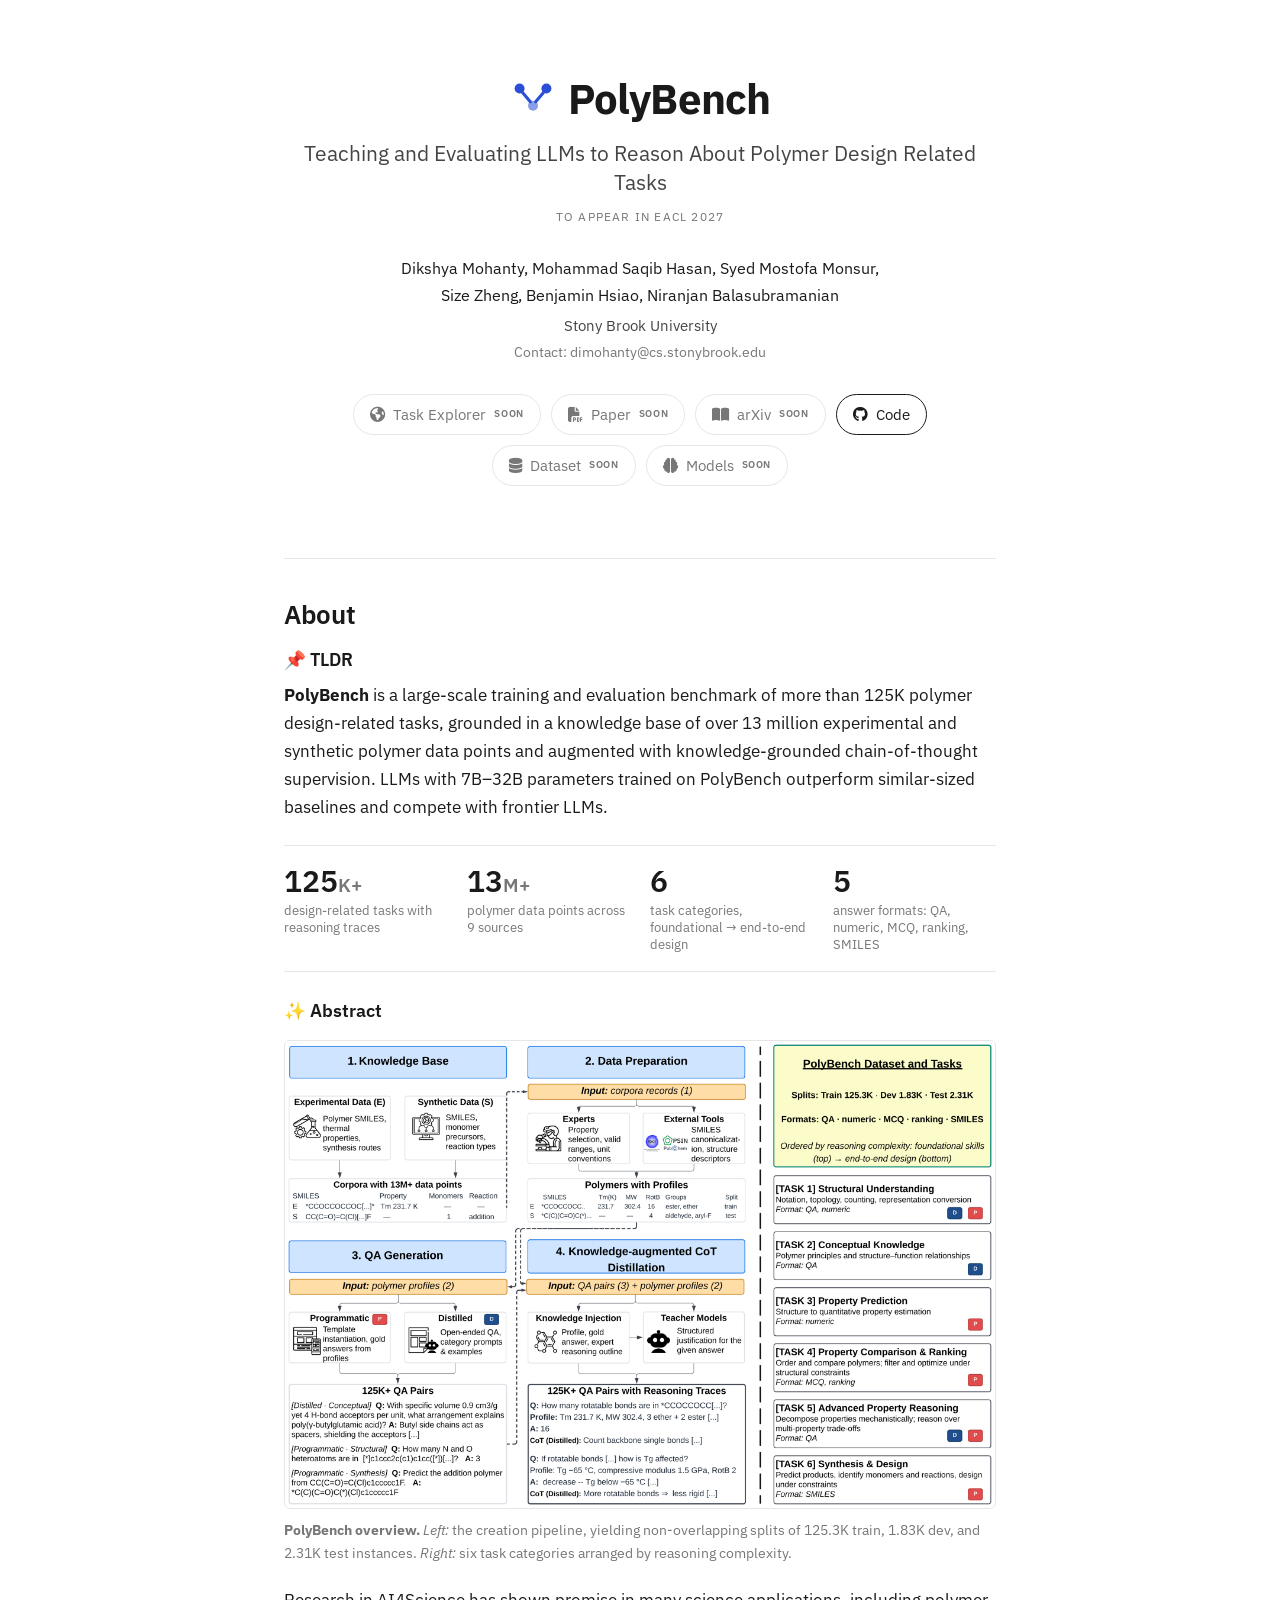
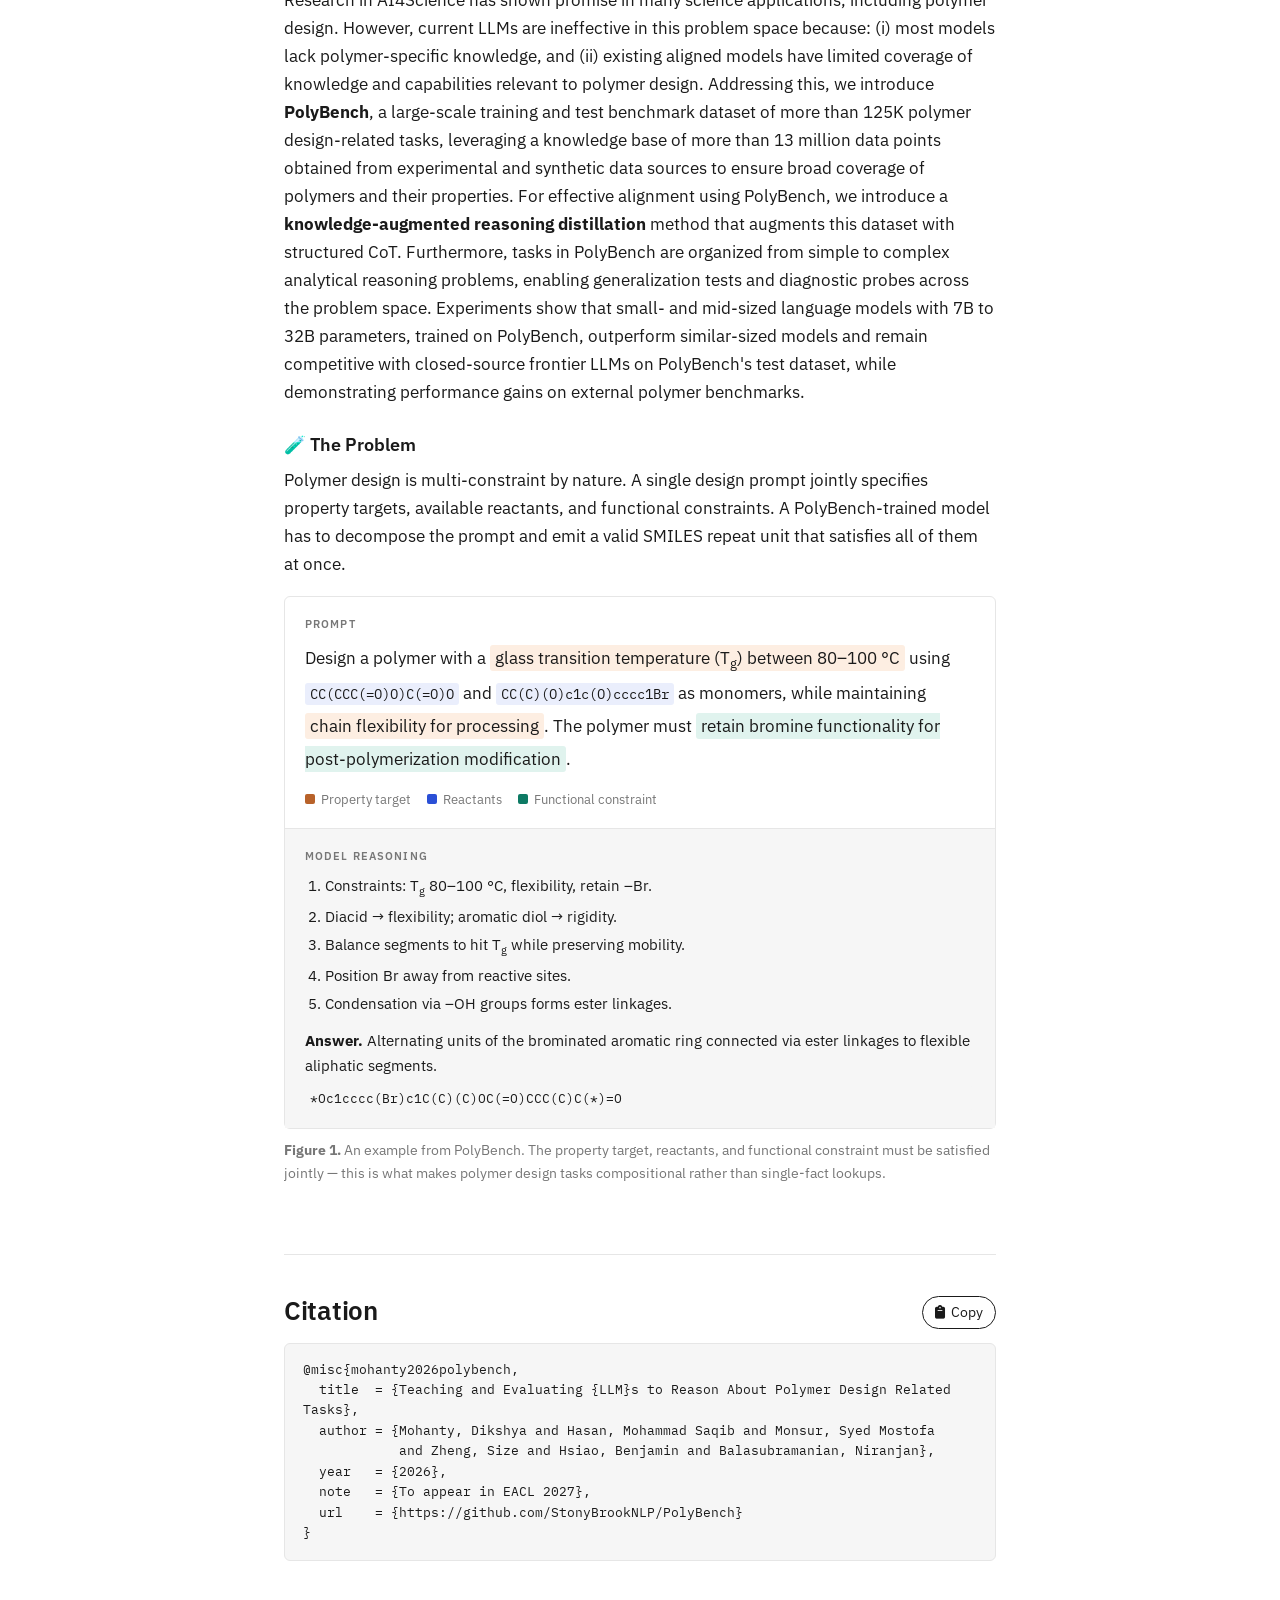
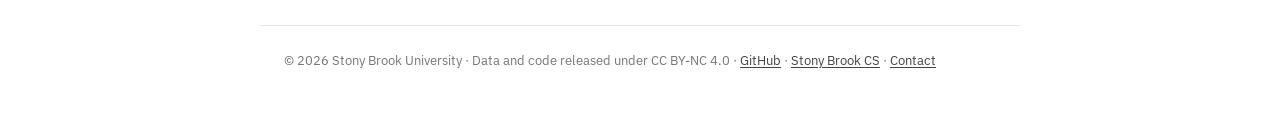
==== commit 8af7cd90: "adding website" ====
--- a/docs/index.html
+++ b/docs/index.html
@@ -44,7 +44,7 @@
   <p class="hero__contact">Contact: dimohanty@cs.stonybrook.edu</p>
 
   <nav class="linkgrid" aria-label="Project links">
-    <a class="lbtn" href="tasks.html"><i class="fa-solid fa-earth-americas"></i> Task Explorer</a>
+    <span class="lbtn lbtn--soon" aria-disabled="true"><i class="fa-solid fa-earth-americas"></i> Task Explorer <small>Soon</small></span>
     <span class="lbtn lbtn--soon" aria-disabled="true"><i class="fa-solid fa-file-pdf"></i> Paper <small>Soon</small></span>
     <span class="lbtn lbtn--soon" aria-disabled="true"><i class="fa-solid fa-book-open"></i> arXiv <small>Soon</small></span>
     <a class="lbtn" href="https://github.com/StonyBrookNLP/PolyBench"><i class="fa-brands fa-github"></i> Code</a>
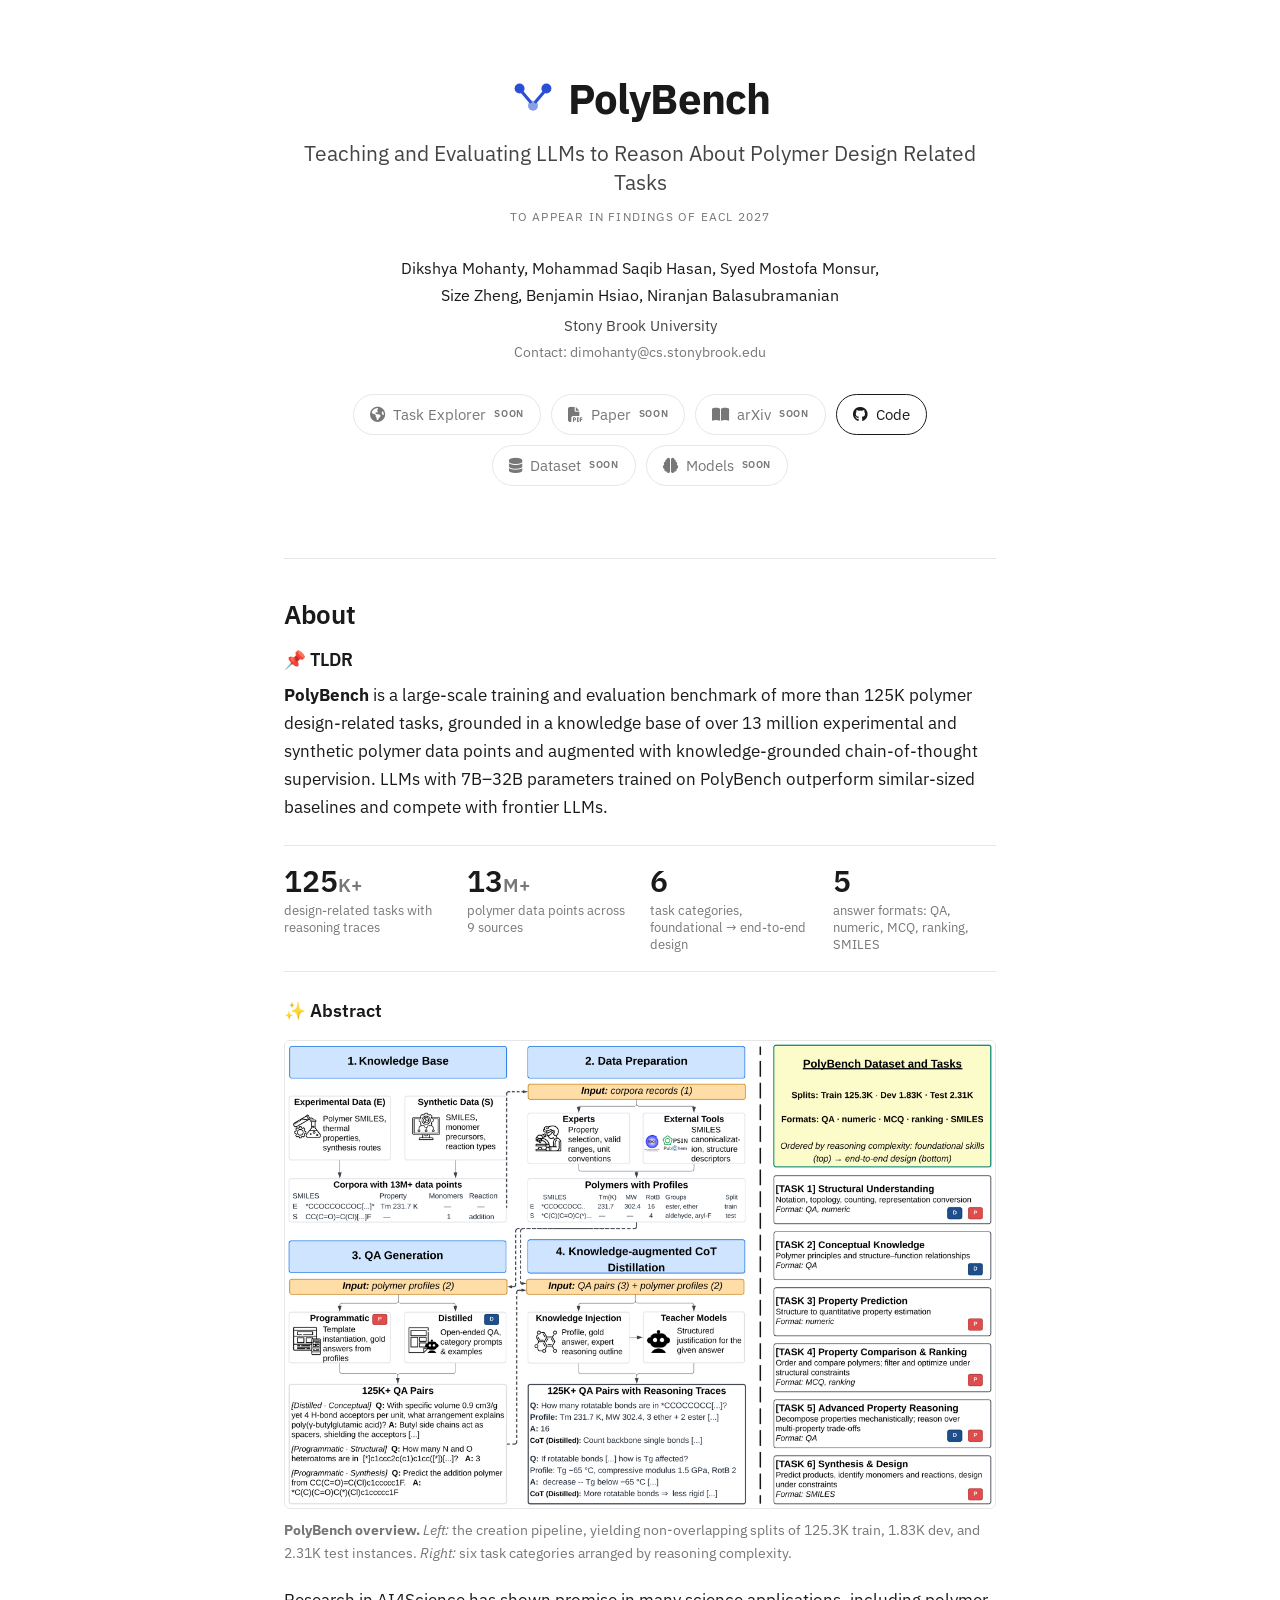
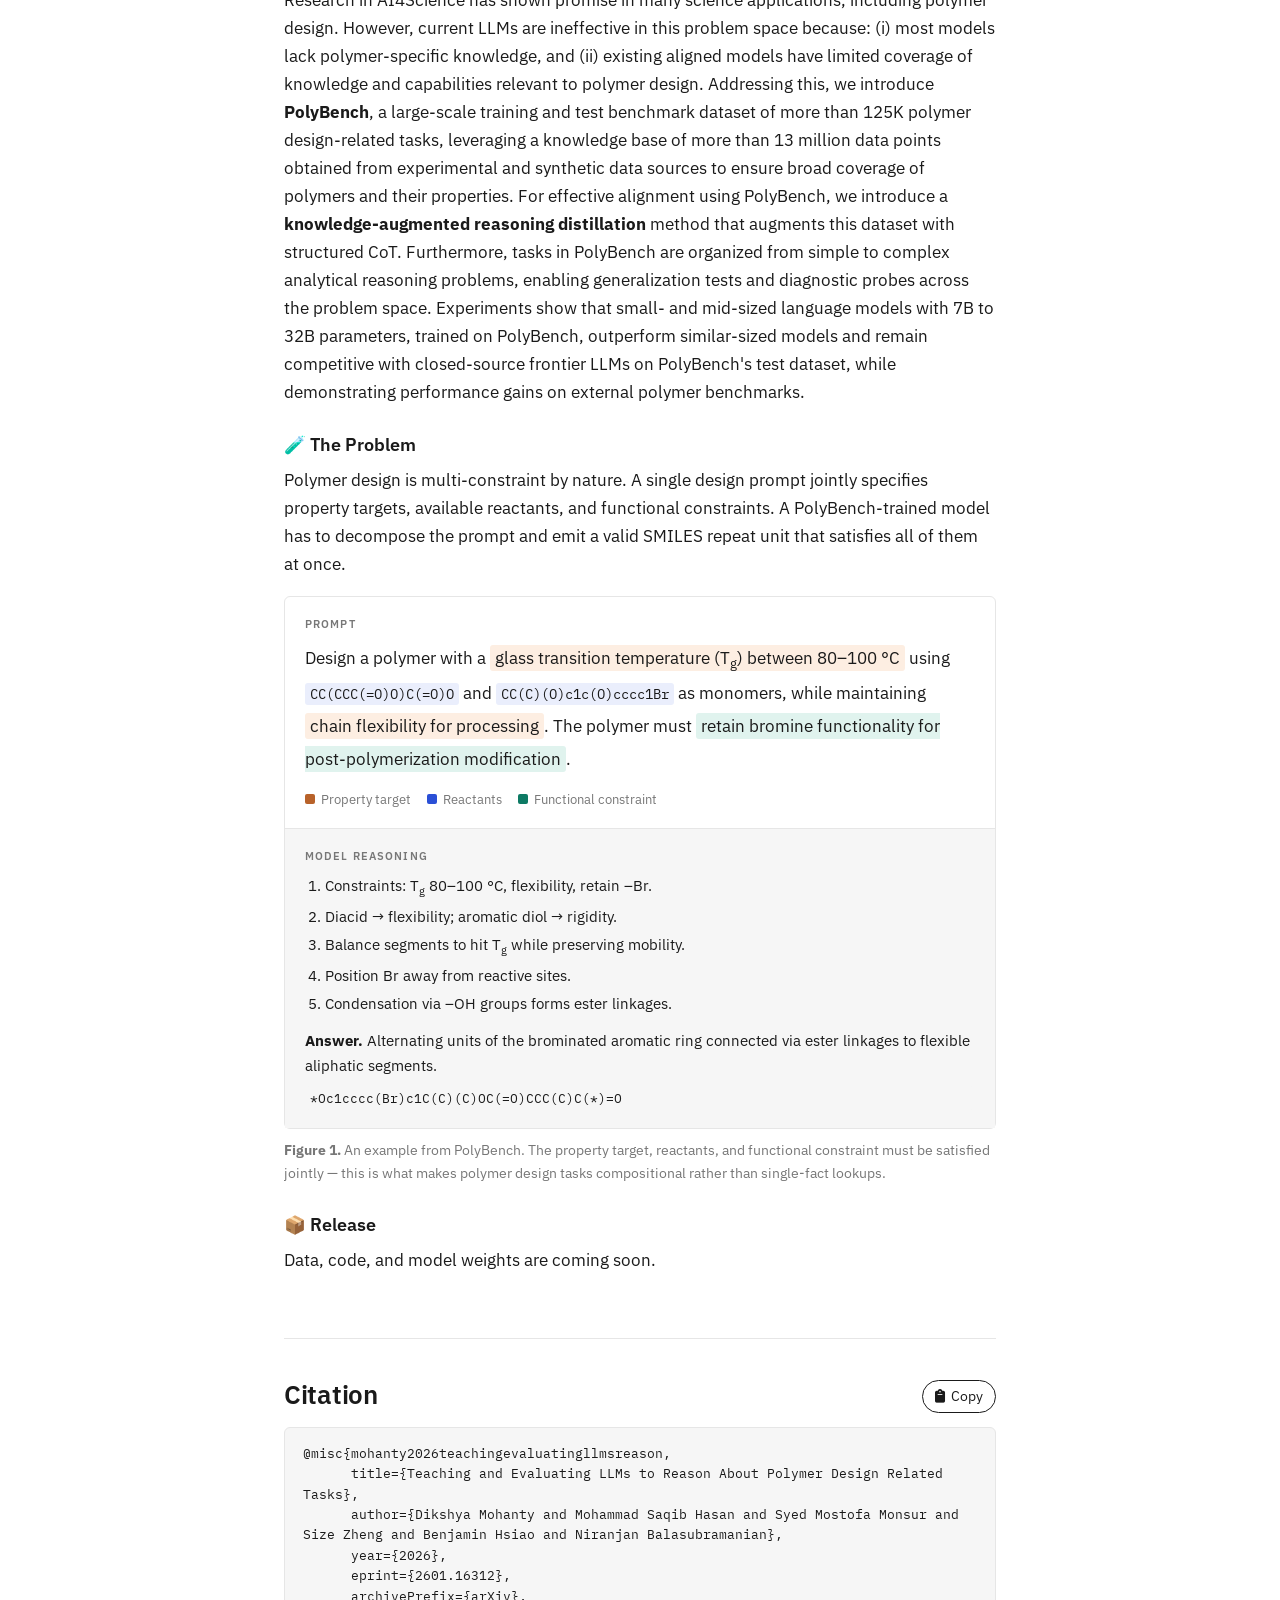
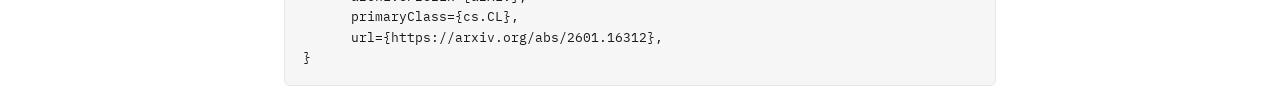
==== commit 5691c61e: "updates to website, release statement" ====
--- a/docs/index.html
+++ b/docs/index.html
@@ -9,7 +9,7 @@
 
 <meta property="og:type" content="website">
 <meta property="og:title" content="PolyBench — Teaching and Evaluating LLMs to Reason About Polymer Design">
-<meta property="og:description" content="A 125K+ task benchmark for training and evaluating LLMs on polymer design reasoning. To appear in EACL 2027.">
+<meta property="og:description" content="A 125K+ task benchmark for training and evaluating LLMs on polymer design reasoning. To appear in Findings of EACL 2027.">
 <meta property="og:image" content="https://stonybrooknlp.github.io/PolyBench/static/images/overview.png">
 <meta name="twitter:card" content="summary_large_image">
 
@@ -34,7 +34,7 @@
     <h1>PolyBench</h1>
   </a>
   <p class="hero__sub">Teaching and Evaluating LLMs to Reason About Polymer Design Related Tasks</p>
-  <p class="hero__status">To appear in EACL 2027</p>
+  <p class="hero__status">To appear in Findings of EACL 2027</p>
 
   <p class="hero__authors">
     Dikshya Mohanty, Mohammad Saqib Hasan, Syed Mostofa Monsur,<br>
@@ -167,6 +167,9 @@
         compositional rather than single-fact lookups.
       </figcaption>
     </figure>
+
+    <div class="bar" id="release"><h3>📦 Release</h3></div>
+    <p>Data, code, and model weights are coming soon.</p>
   </section>
 
   <!-- ============================ CITATION ============================ -->
@@ -177,27 +180,19 @@
         <i class="fa-solid fa-clipboard"></i> <span>Copy</span>
       </button>
     </div>
-<pre id="bibtex">@misc{mohanty2026polybench,
-  title  = {Teaching and Evaluating {LLM}s to Reason About Polymer Design Related Tasks},
-  author = {Mohanty, Dikshya and Hasan, Mohammad Saqib and Monsur, Syed Mostofa
-            and Zheng, Size and Hsiao, Benjamin and Balasubramanian, Niranjan},
-  year   = {2026},
-  note   = {To appear in EACL 2027},
-  url    = {https://github.com/StonyBrookNLP/PolyBench}
+<pre id="bibtex">@misc{mohanty2026teachingevaluatingllmsreason,
+      title={Teaching and Evaluating LLMs to Reason About Polymer Design Related Tasks},
+      author={Dikshya Mohanty and Mohammad Saqib Hasan and Syed Mostofa Monsur and Size Zheng and Benjamin Hsiao and Niranjan Balasubramanian},
+      year={2026},
+      eprint={2601.16312},
+      archivePrefix={arXiv},
+      primaryClass={cs.CL},
+      url={https://arxiv.org/abs/2601.16312},
 }</pre>
   </section>
 
 </main>
 
-<!-- ============================ FOOTER ============================ -->
-<footer class="footer">
-  <p>
-    © 2026 Stony Brook University · Data and code released under CC BY-NC 4.0 ·
-    <a href="https://github.com/StonyBrookNLP/PolyBench">GitHub</a> ·
-    <a href="https://www.cs.stonybrook.edu/">Stony Brook CS</a> ·
-    <a href="mailto:dimohanty@cs.stonybrook.edu">Contact</a>
-  </p>
-</footer>
 
 <script src="static/js/main.js"></script>
 </body>
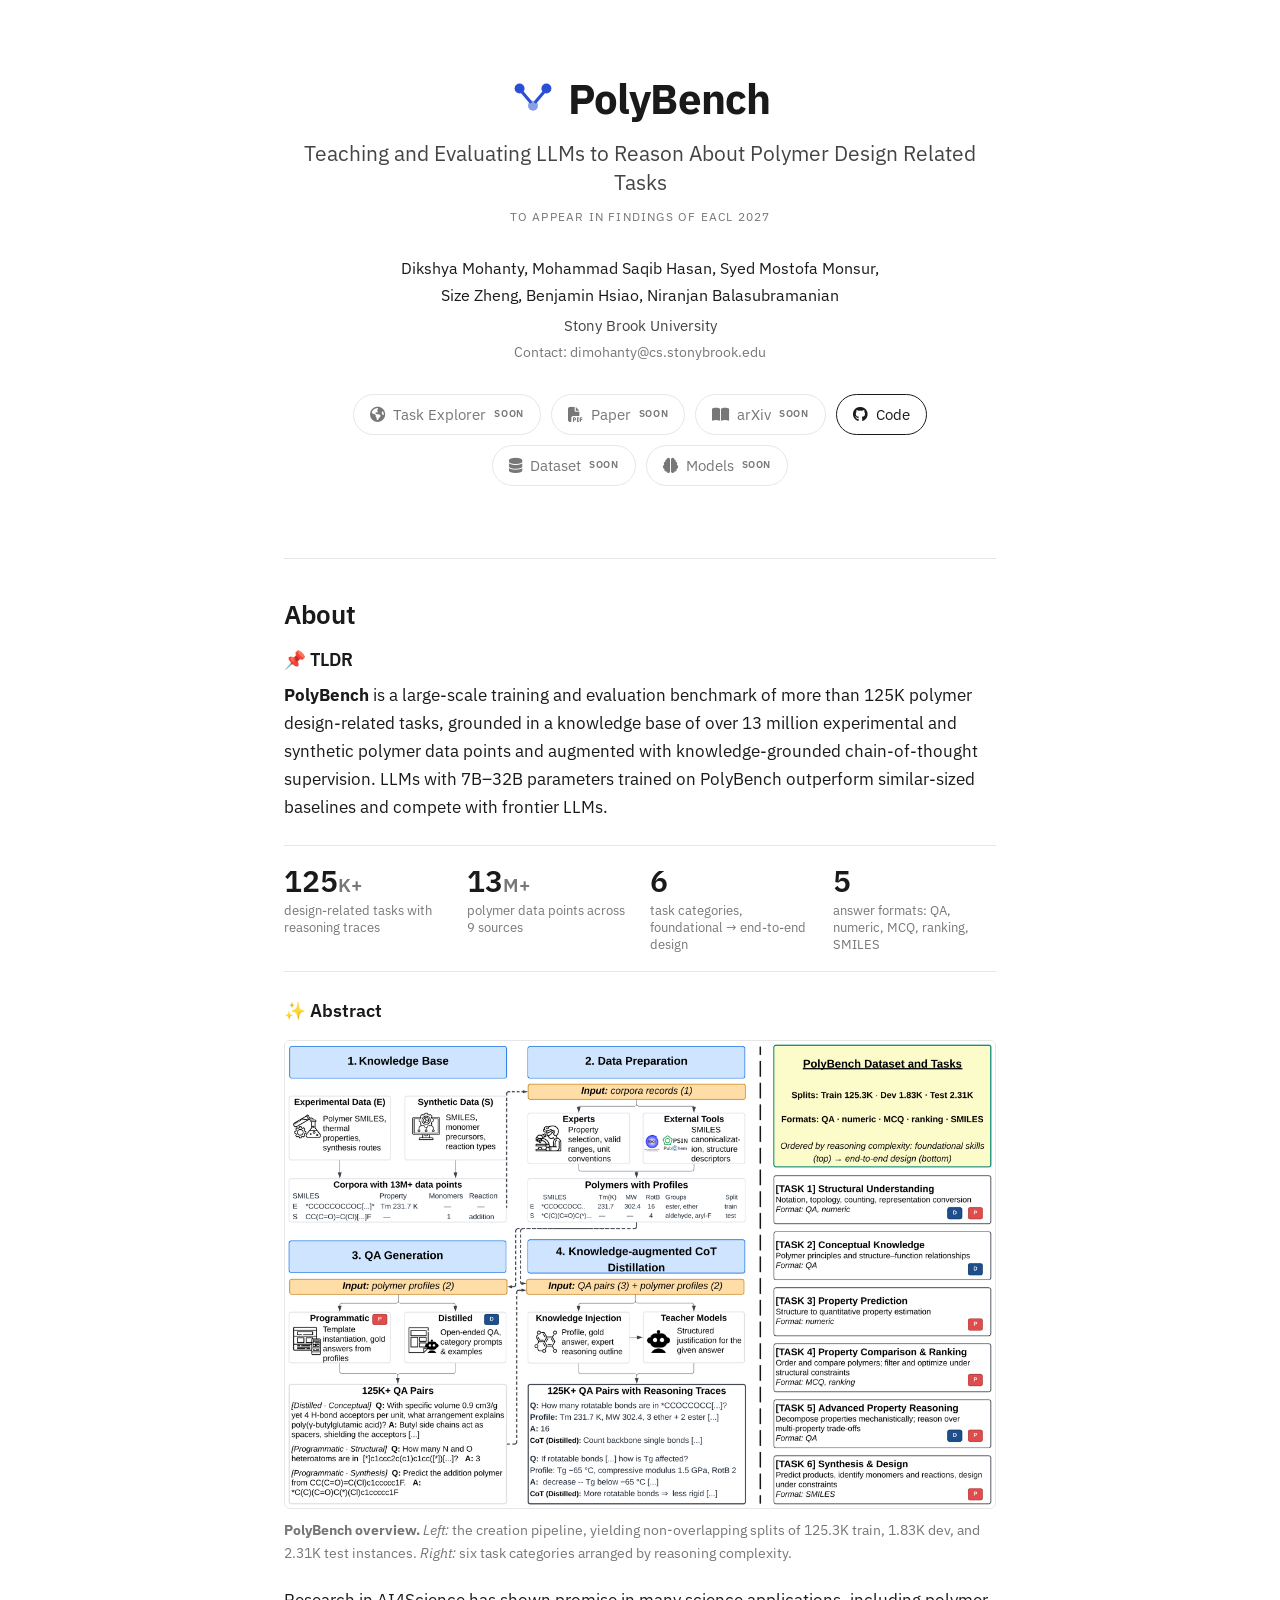
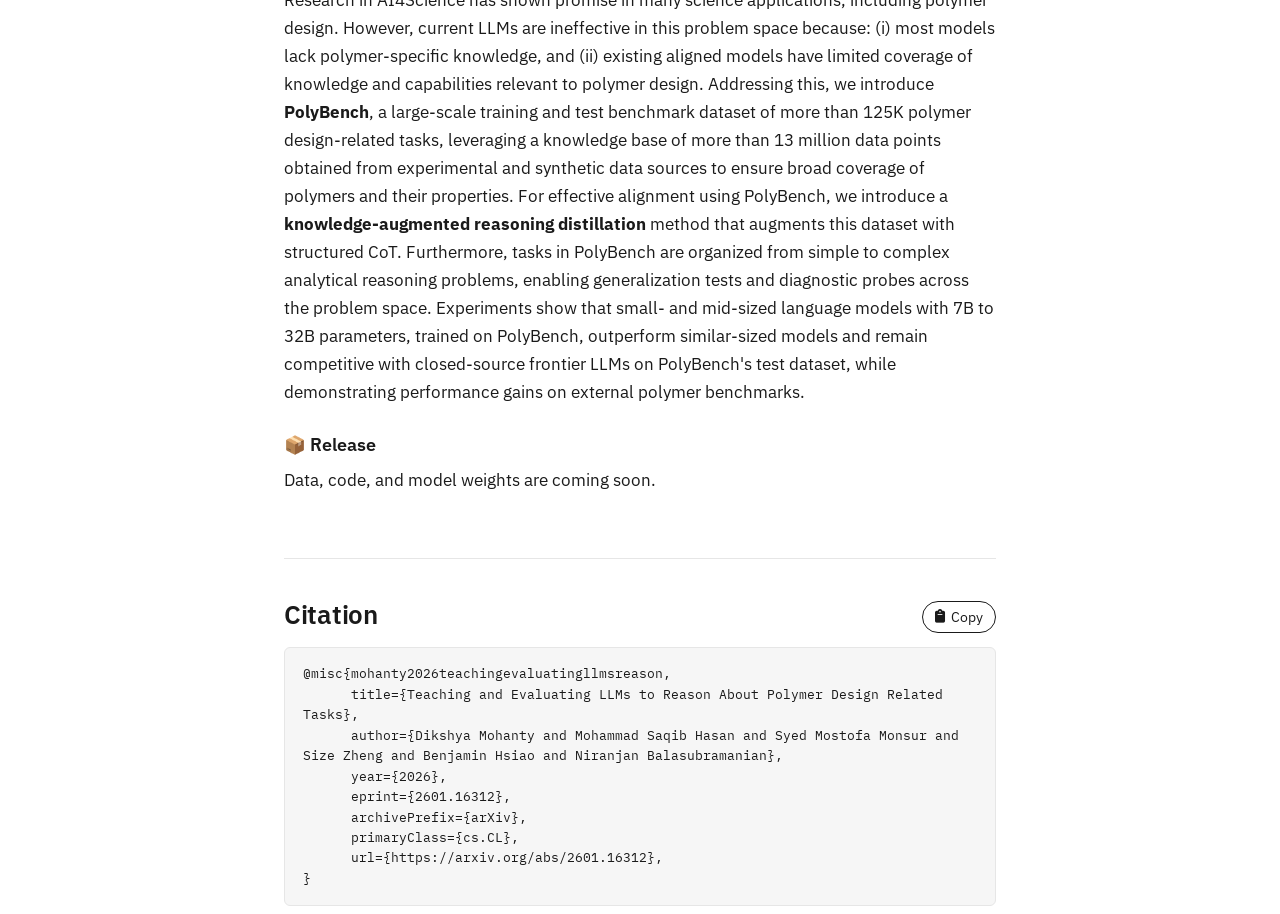
==== commit 11ca4320: "updates to website, release statement" ====
--- a/docs/index.html
+++ b/docs/index.html
@@ -118,56 +118,6 @@
       demonstrating performance gains on external polymer benchmarks.
     </p>
 
-    <div class="bar" id="example"><h3>🧪 The Problem</h3></div>
-    <p>
-      Polymer design is multi-constraint by nature. A single design prompt jointly specifies
-      property targets, available reactants, and functional constraints. A PolyBench-trained model
-      has to decompose the prompt and emit a valid SMILES repeat unit that satisfies all of them
-      at once.
-    </p>
-
-    <figure>
-      <div class="teaser">
-        <div class="teaser__col">
-          <div class="teaser__label">Prompt</div>
-          <p class="prompt">
-            Design a polymer with a
-            <span class="hl hl--prop">glass transition temperature (T<sub>g</sub>) between 80&ndash;100&nbsp;°C</span>
-            using <span class="hl hl--react">CC(CCC(=O)O)C(=O)O</span> and
-            <span class="hl hl--react">CC(C)(O)c1c(O)cccc1Br</span> as monomers, while maintaining
-            <span class="hl hl--prop">chain flexibility for processing</span>. The polymer must
-            <span class="hl hl--con">retain bromine functionality for post-polymerization modification</span>.
-          </p>
-          <div class="legend">
-            <span><i class="sw sw--prop"></i>Property target</span>
-            <span><i class="sw sw--react"></i>Reactants</span>
-            <span><i class="sw sw--con"></i>Functional constraint</span>
-          </div>
-        </div>
-
-        <div class="teaser__col">
-          <div class="teaser__label">Model reasoning</div>
-          <ol class="steps">
-            <li>Constraints: T<sub>g</sub> 80&ndash;100&nbsp;°C, flexibility, retain &ndash;Br.</li>
-            <li>Diacid &rarr; flexibility; aromatic diol &rarr; rigidity.</li>
-            <li>Balance segments to hit T<sub>g</sub> while preserving mobility.</li>
-            <li>Position Br away from reactive sites.</li>
-            <li>Condensation via &ndash;OH groups forms ester linkages.</li>
-          </ol>
-          <div class="answer">
-            <strong>Answer.</strong> Alternating units of the brominated aromatic ring connected
-            via ester linkages to flexible aliphatic segments.
-            <code class="smiles">*Oc1cccc(Br)c1C(C)(C)OC(=O)CCC(C)C(*)=O</code>
-          </div>
-        </div>
-      </div>
-      <figcaption>
-        <strong>Figure 1.</strong> An example from PolyBench. The property target, reactants, and
-        functional constraint must be satisfied jointly — this is what makes polymer design tasks
-        compositional rather than single-fact lookups.
-      </figcaption>
-    </figure>
-
     <div class="bar" id="release"><h3>📦 Release</h3></div>
     <p>Data, code, and model weights are coming soon.</p>
   </section>
